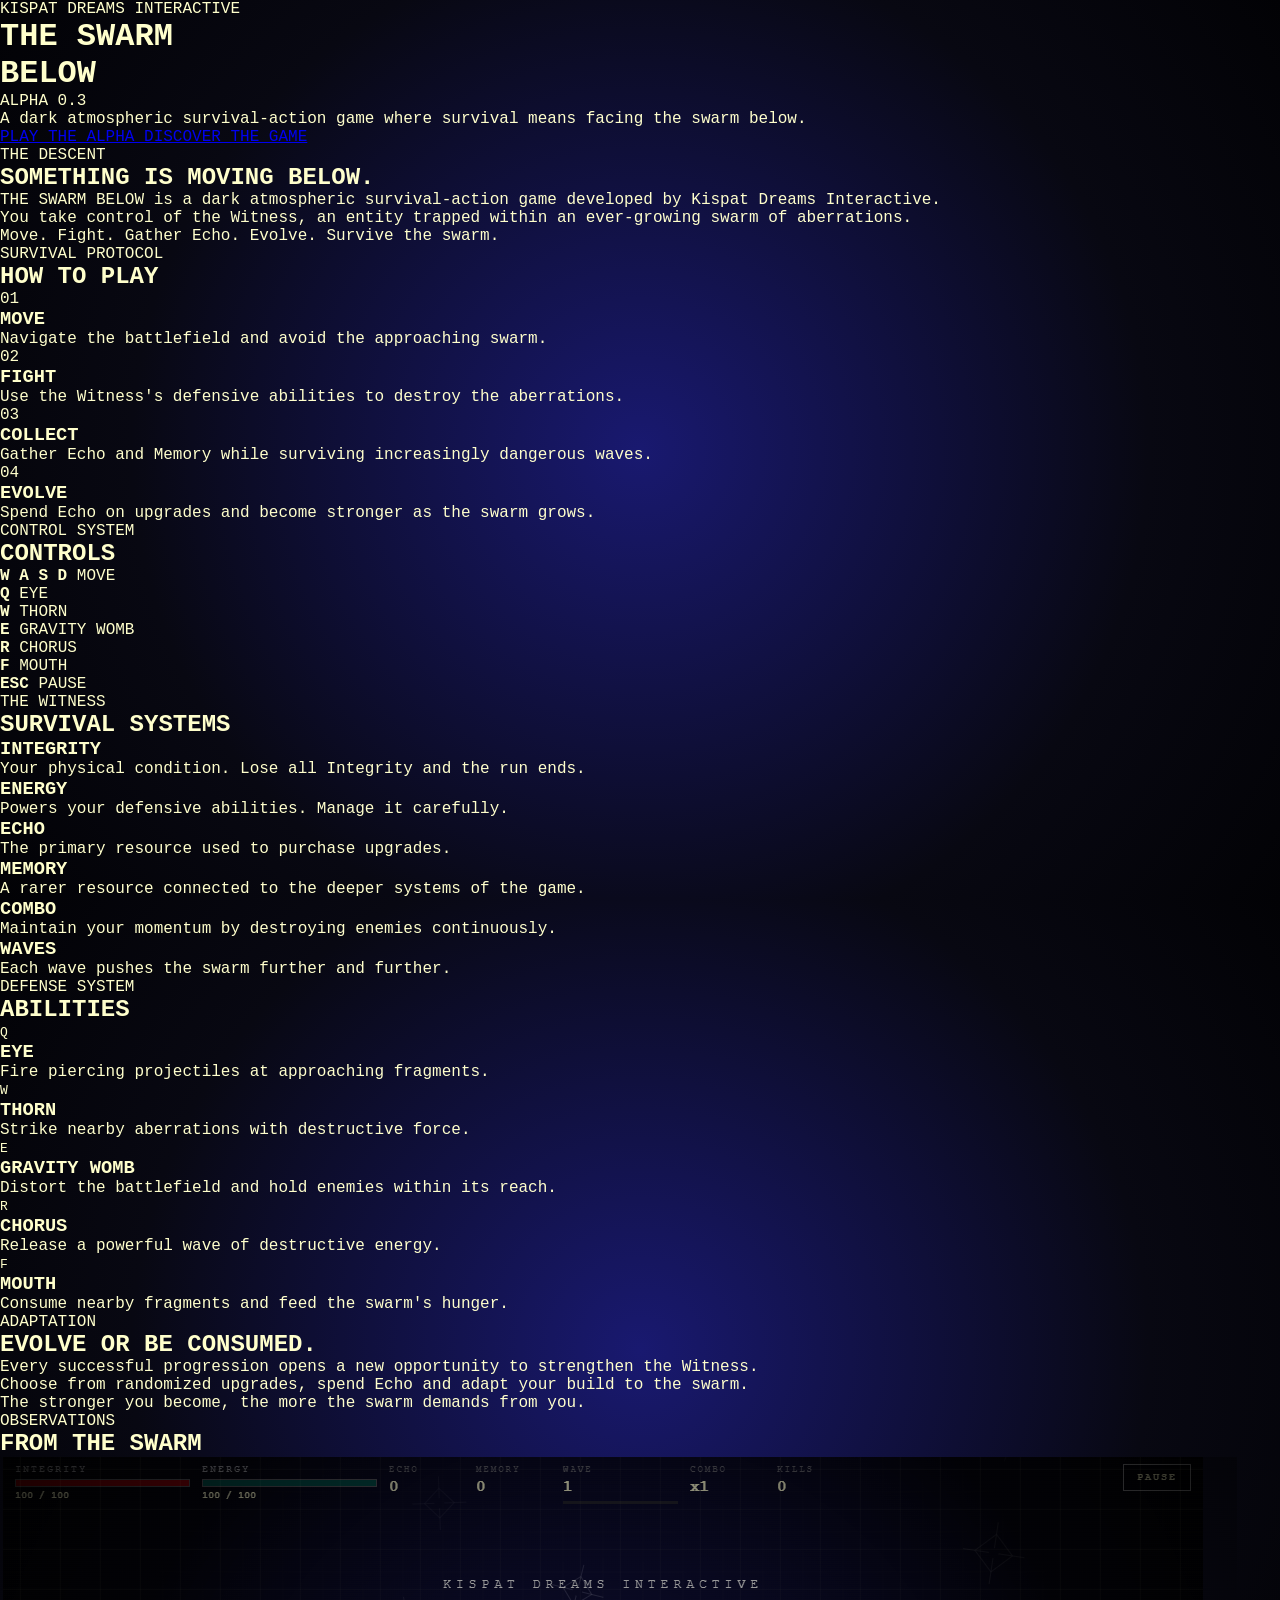
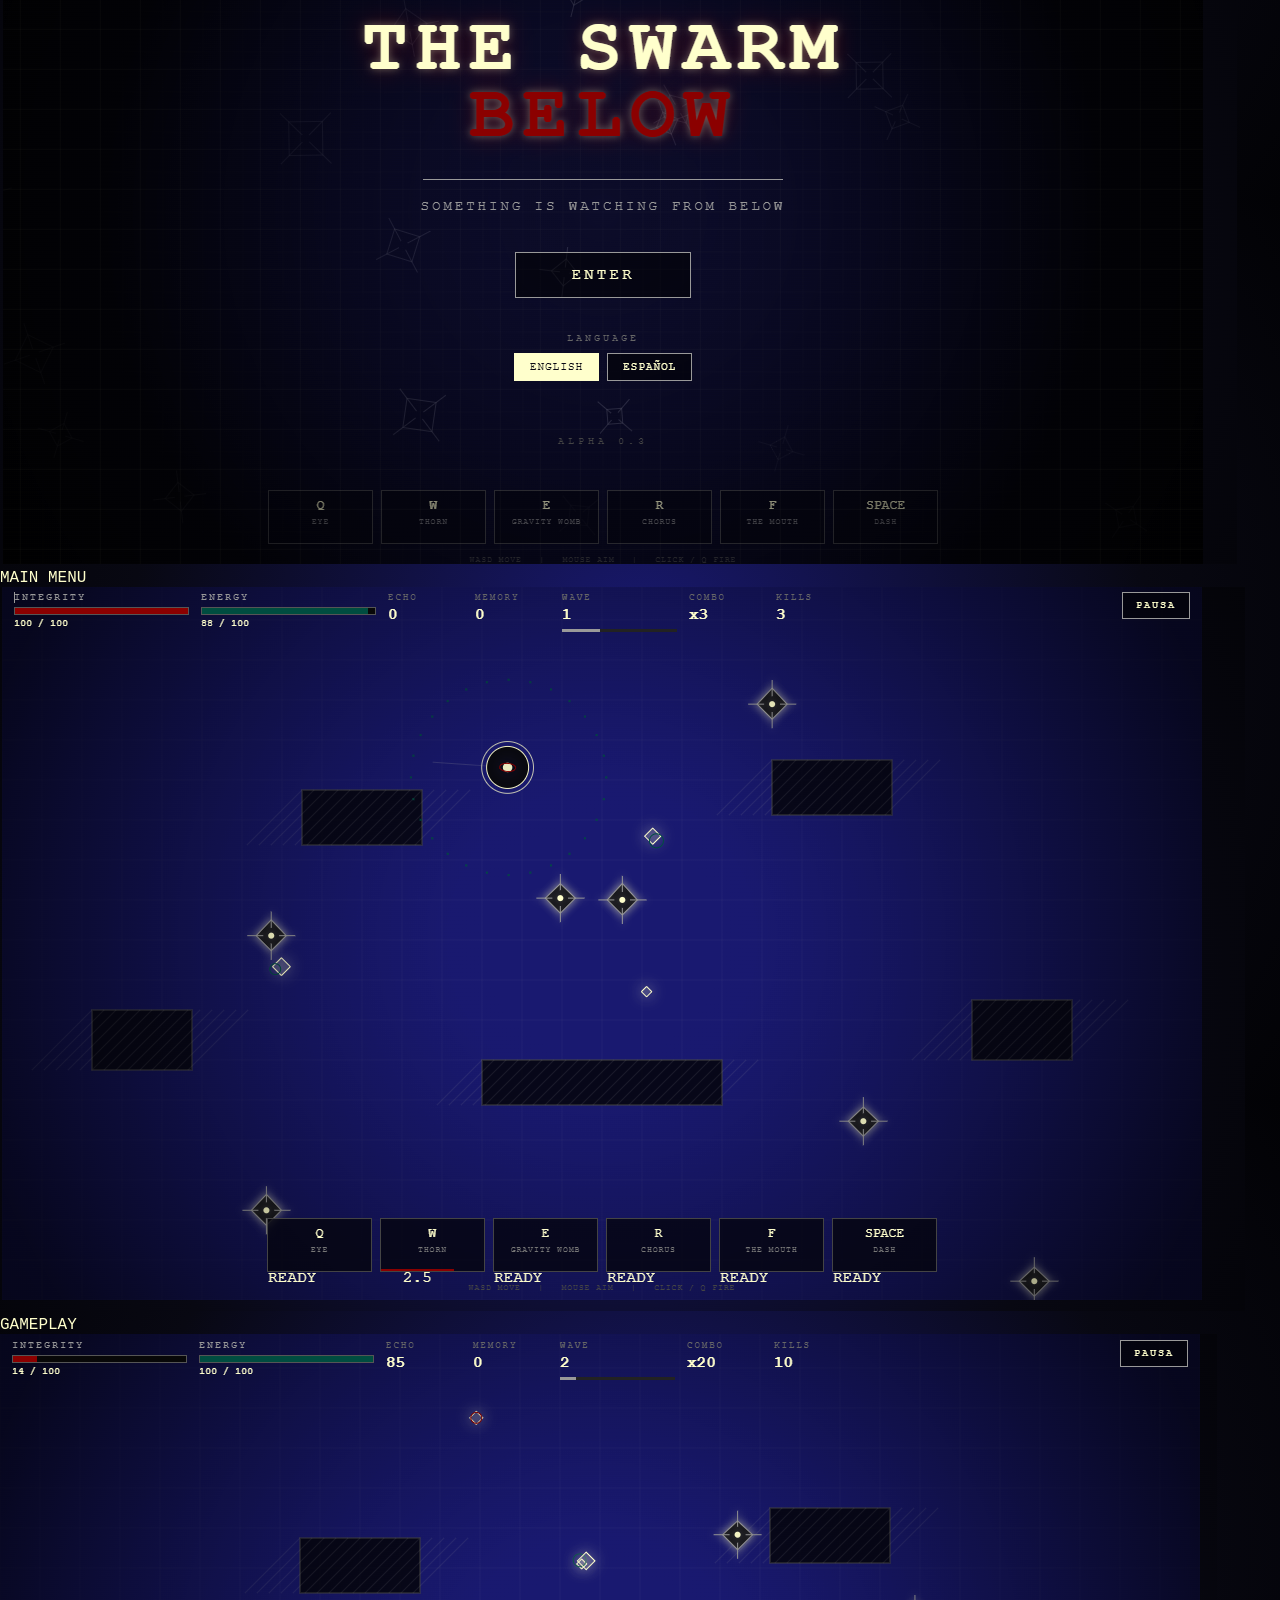
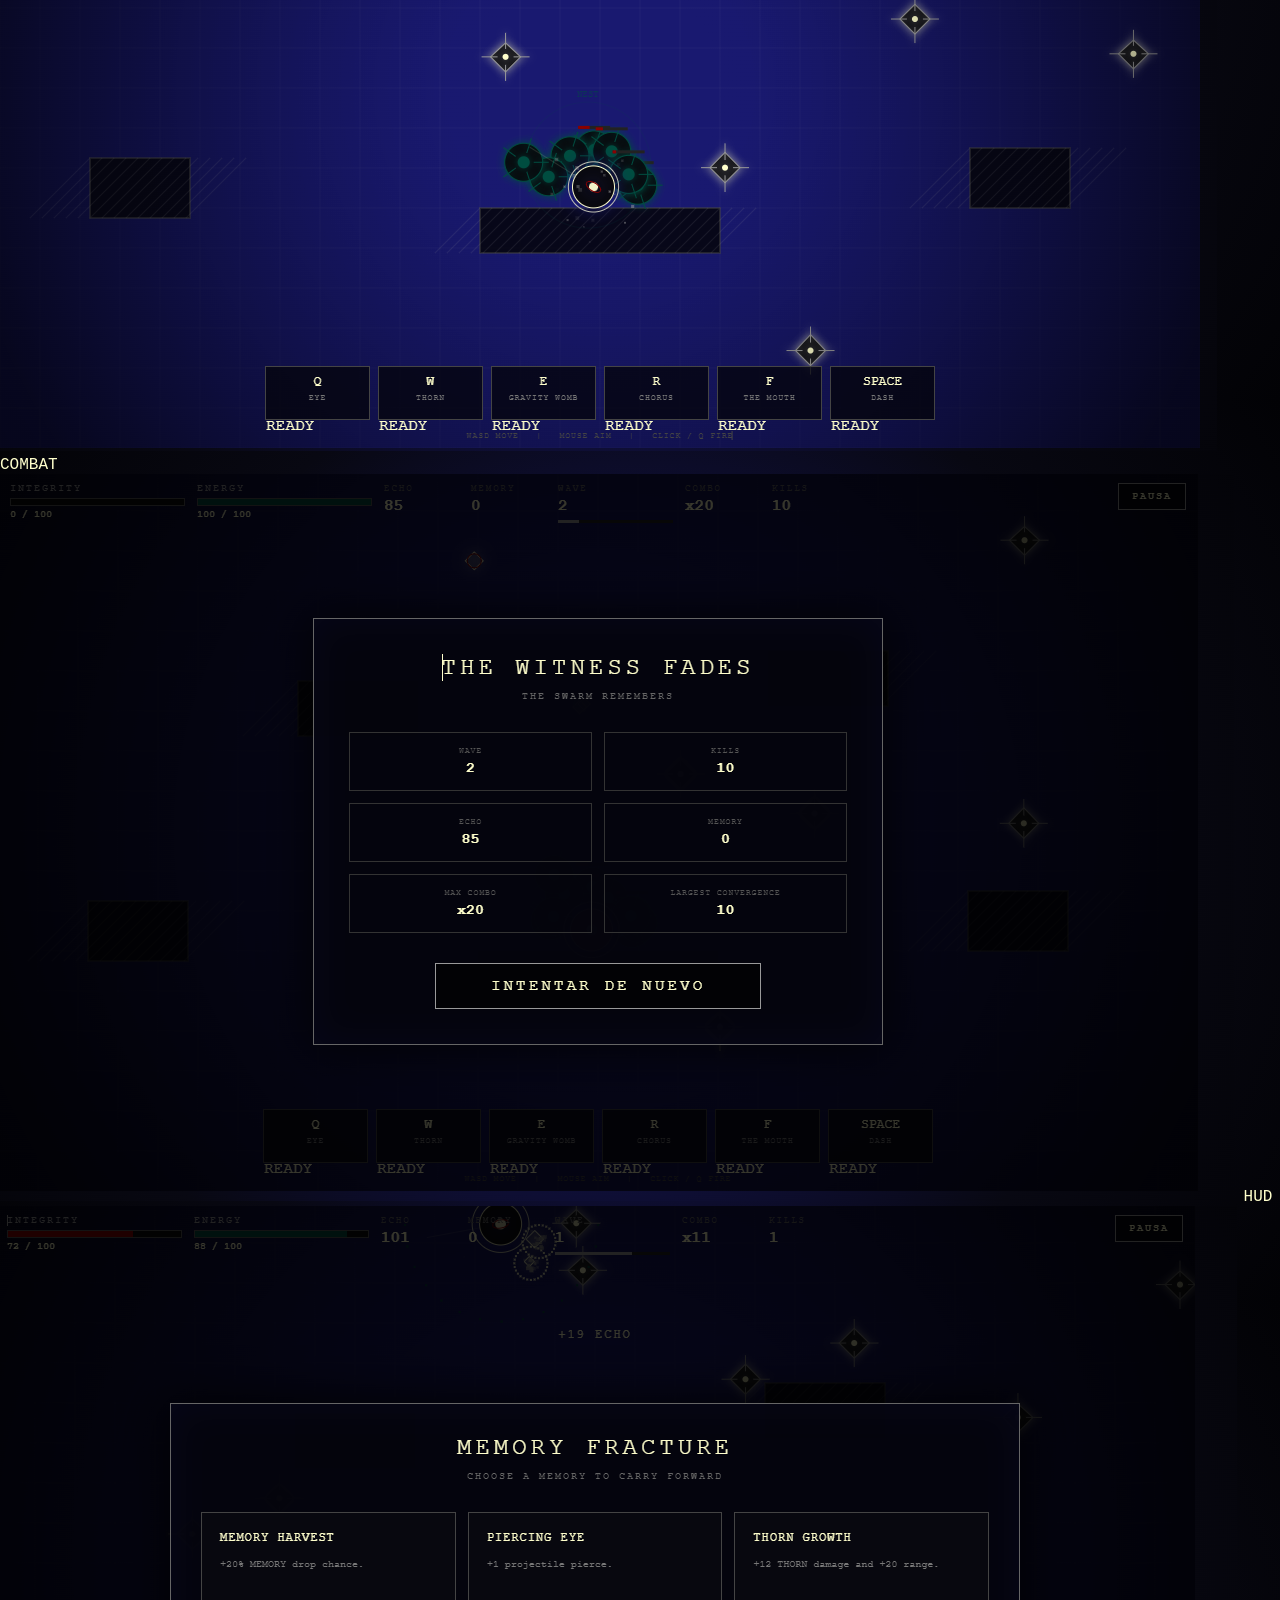
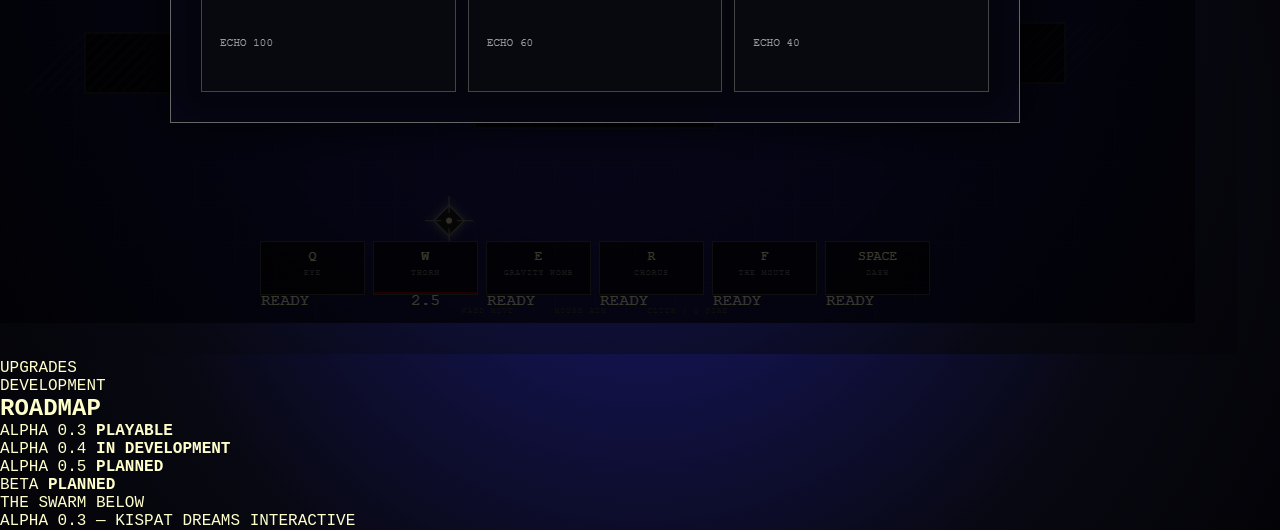
==== docs/index.html @ 8983a5b1 "Add playable alpha to GitHub Pages" ====
<!DOCTYPE html>
<html lang="en">

<head>

    <meta charset="UTF-8">

    <meta
        name="viewport"
        content="width=device-width, initial-scale=1.0"
    >

    <title>THE SWARM BELOW — Alpha 0.3</title>

    <link
        rel="stylesheet"
        href="game.css"
    >

</head>

<body>

    <!-- =========================================================
         HERO
    ========================================================= -->

    <header class="hero">

        <div class="heroOverlay"></div>

        <div class="heroContent">

            <p class="eyebrow">
                KISPAT DREAMS INTERACTIVE
            </p>

            <h1>
                THE SWARM<br>
                <span>BELOW</span>
            </h1>

            <p class="version">
                ALPHA 0.3
            </p>

            <p class="heroDescription">
                A dark atmospheric survival-action game
                where survival means facing the swarm below.
            </p>

            <div class="heroButtons">

                <a
                    href="game.html"
                    class="button primary"
                >
                    PLAY THE ALPHA
                </a>

                <a
                    href="#about"
                    class="button secondary"
                >
                    DISCOVER THE GAME
                </a>

            </div>

        </div>

    </header>


    <!-- =========================================================
         ABOUT
    ========================================================= -->

    <section
        id="about"
        class="section about"
    >

        <div class="sectionHeader">

            <p class="sectionLabel">
                THE DESCENT
            </p>

            <h2>
                SOMETHING IS MOVING BELOW.
            </h2>

        </div>

        <div class="aboutContent">

            <p>
                THE SWARM BELOW is a dark atmospheric
                survival-action game developed by
                Kispat Dreams Interactive.
            </p>

            <p>
                You take control of the Witness, an entity
                trapped within an ever-growing swarm of
                aberrations.
            </p>

            <p>
                Move. Fight. Gather Echo. Evolve.
                Survive the swarm.
            </p>

        </div>

    </section>


    <!-- =========================================================
         HOW TO PLAY
    ========================================================= -->

    <section class="section gameplay">

        <div class="sectionHeader">

            <p class="sectionLabel">
                SURVIVAL PROTOCOL
            </p>

            <h2>
                HOW TO PLAY
            </h2>

        </div>

        <div class="steps">

            <article class="step">

                <span class="stepNumber">
                    01
                </span>

                <h3>
                    MOVE
                </h3>

                <p>
                    Navigate the battlefield and avoid
                    the approaching swarm.
                </p>

            </article>


            <article class="step">

                <span class="stepNumber">
                    02
                </span>

                <h3>
                    FIGHT
                </h3>

                <p>
                    Use the Witness's defensive abilities
                    to destroy the aberrations.
                </p>

            </article>


            <article class="step">

                <span class="stepNumber">
                    03
                </span>

                <h3>
                    COLLECT
                </h3>

                <p>
                    Gather Echo and Memory while
                    surviving increasingly dangerous waves.
                </p>

            </article>


            <article class="step">

                <span class="stepNumber">
                    04
                </span>

                <h3>
                    EVOLVE
                </h3>

                <p>
                    Spend Echo on upgrades and become
                    stronger as the swarm grows.
                </p>

            </article>

        </div>

    </section>


    <!-- =========================================================
         CONTROLS
    ========================================================= -->

    <section class="section controls">

        <div class="sectionHeader">

            <p class="sectionLabel">
                CONTROL SYSTEM
            </p>

            <h2>
                CONTROLS
            </h2>

        </div>

        <div class="controlGrid">

            <div class="control">
                <strong>W A S D</strong>
                <span>MOVE</span>
            </div>

            <div class="control">
                <strong>Q</strong>
                <span>EYE</span>
            </div>

            <div class="control">
                <strong>W</strong>
                <span>THORN</span>
            </div>

            <div class="control">
                <strong>E</strong>
                <span>GRAVITY WOMB</span>
            </div>

            <div class="control">
                <strong>R</strong>
                <span>CHORUS</span>
            </div>

            <div class="control">
                <strong>F</strong>
                <span>MOUTH</span>
            </div>

            <div class="control">
                <strong>ESC</strong>
                <span>PAUSE</span>
            </div>

        </div>

    </section>


    <!-- =========================================================
         SYSTEMS
    ========================================================= -->

    <section class="section systems">

        <div class="sectionHeader">

            <p class="sectionLabel">
                THE WITNESS
            </p>

            <h2>
                SURVIVAL SYSTEMS
            </h2>

        </div>

        <div class="systemGrid">

            <article class="systemCard">

                <h3>
                    INTEGRITY
                </h3>

                <p>
                    Your physical condition. Lose all
                    Integrity and the run ends.
                </p>

            </article>


            <article class="systemCard">

                <h3>
                    ENERGY
                </h3>

                <p>
                    Powers your defensive abilities.
                    Manage it carefully.
                </p>

            </article>


            <article class="systemCard">

                <h3>
                    ECHO
                </h3>

                <p>
                    The primary resource used to
                    purchase upgrades.
                </p>

            </article>


            <article class="systemCard">

                <h3>
                    MEMORY
                </h3>

                <p>
                    A rarer resource connected to
                    the deeper systems of the game.
                </p>

            </article>


            <article class="systemCard">

                <h3>
                    COMBO
                </h3>

                <p>
                    Maintain your momentum by
                    destroying enemies continuously.
                </p>

            </article>


            <article class="systemCard">

                <h3>
                    WAVES
                </h3>

                <p>
                    Each wave pushes the swarm
                    further and further.
                </p>

            </article>

        </div>

    </section>


    <!-- =========================================================
         ABILITIES
    ========================================================= -->

    <section class="section abilities">

        <div class="sectionHeader">

            <p class="sectionLabel">
                DEFENSE SYSTEM
            </p>

            <h2>
                ABILITIES
            </h2>

        </div>

        <div class="abilityGrid">

            <article class="ability">

                <span class="abilityKey">
                    Q
                </span>

                <h3>
                    EYE
                </h3>

                <p>
                    Fire piercing projectiles at
                    approaching fragments.
                </p>

            </article>


            <article class="ability">

                <span class="abilityKey">
                    W
                </span>

                <h3>
                    THORN
                </h3>

                <p>
                    Strike nearby aberrations
                    with destructive force.
                </p>

            </article>


            <article class="ability">

                <span class="abilityKey">
                    E
                </span>

                <h3>
                    GRAVITY WOMB
                </h3>

                <p>
                    Distort the battlefield and
                    hold enemies within its reach.
                </p>

            </article>


            <article class="ability">

                <span class="abilityKey">
                    R
                </span>

                <h3>
                    CHORUS
                </h3>

                <p>
                    Release a powerful wave of
                    destructive energy.
                </p>

            </article>


            <article class="ability">

                <span class="abilityKey">
                    F
                </span>

                <h3>
                    MOUTH
                </h3>

                <p>
                    Consume nearby fragments
                    and feed the swarm's hunger.
                </p>

            </article>

        </div>

    </section>


    <!-- =========================================================
         UPGRADES
    ========================================================= -->

    <section class="section upgrades">

        <div class="sectionHeader">

            <p class="sectionLabel">
                ADAPTATION
            </p>

            <h2>
                EVOLVE OR BE CONSUMED.
            </h2>

        </div>

        <div class="upgradeContent">

            <p>
                Every successful progression opens a new
                opportunity to strengthen the Witness.
            </p>

            <p>
                Choose from randomized upgrades, spend
                Echo and adapt your build to the swarm.
            </p>

            <p class="warning">
                The stronger you become, the more the
                swarm demands from you.
            </p>

        </div>

    </section>


    <!-- =========================================================
         SCREENSHOTS
    ========================================================= -->

    <section class="section screenshots">

        <div class="sectionHeader">

            <p class="sectionLabel">
                OBSERVATIONS
            </p>

            <h2>
                FROM THE SWARM
            </h2>

        </div>

        <div class="screenshotGrid">

    <div class="screenshot">

        <img
            src="images/menu.png"
            alt="THE SWARM BELOW main menu"
        >

        <span>
            MAIN MENU
        </span>

    </div>


    <div class="screenshot">

        <img
            src="images/gameplay.png"
            alt="THE SWARM BELOW gameplay"
        >

        <span>
            GAMEPLAY
        </span>

    </div>


    <div class="screenshot">

        <img
            src="images/abilities.png"
            alt="THE SWARM BELOW abilities"
        >

        <span>
            COMBAT
        </span>

    </div>


    <div class="screenshot">

        <img
            src="images/hud.png"
            alt="THE SWARM BELOW HUD"
        >

        <span>
            HUD
        </span>

    </div>


    <div class="screenshot">

        <img
            src="images/upgrades.png"
            alt="THE SWARM BELOW upgrade system"
        >

        <span>
            UPGRADES
        </span>

    </div>

</div>

    </section>


    <!-- =========================================================
         ROADMAP
    ========================================================= -->

    <section class="section roadmap">

        <div class="sectionHeader">

            <p class="sectionLabel">
                DEVELOPMENT
            </p>

            <h2>
                ROADMAP
            </h2>

        </div>

        <div class="roadmapList">

            <div class="roadmapItem complete">
                <span>ALPHA 0.3</span>
                <strong>PLAYABLE</strong>
            </div>

            <div class="roadmapItem">
                <span>ALPHA 0.4</span>
                <strong>IN DEVELOPMENT</strong>
            </div>

            <div class="roadmapItem">
                <span>ALPHA 0.5</span>
                <strong>PLANNED</strong>
            </div>

            <div class="roadmapItem">
                <span>BETA</span>
                <strong>PLANNED</strong>
            </div>

        </div>

    </section>


    <!-- =========================================================
         FOOTER
    ========================================================= -->

    <footer>

        <p>
            THE SWARM BELOW
        </p>

        <span>
            ALPHA 0.3 — KISPAT DREAMS INTERACTIVE
        </span>

    </footer>


</body>

</html>
---- docs/game.css ----
* {
    box-sizing: border-box;
    margin: 0;
    padding: 0;
}

html,
body {
    width: 100%;
    height: 100%;
}

body {
    background:
        radial-gradient(circle at center, #191970 0%, #080812 65%, #020205 100%);
    color: #ffffcc;
    font-family: "Courier New", monospace;
    overflow: hidden;
}

button {
    font-family: inherit;
}

#gameWrapper {
    position: relative;
    width: 1200px;
    height: 720px;
    max-width: 100vw;
    max-height: 100vh;
    margin: auto;
    overflow: hidden;
    background: #191970;
}

#gameCanvas {
    position: absolute;
    inset: 0;
    width: 100%;
    height: 100%;
    background: #191970;
    cursor: crosshair;
}

/* =========================
   GENERAL SCREENS
========================= */

.screen {
    position: absolute;
    inset: 0;
    z-index: 20;
}

.hidden {
    display: none !important;
}

/* =========================
   TITLE
========================= */

#titleScreen {
    display: flex;
    justify-content: center;
    align-items: center;
    background:
        radial-gradient(
            circle at center,
            rgba(25, 25, 112, 0.12),
            rgba(0, 0, 0, 0.82)
        );
}

.titleAtmosphere {
    position: absolute;
    inset: 0;
    pointer-events: none;

    background:
        linear-gradient(
            rgba(255, 255, 204, 0.025) 1px,
            transparent 1px
        ),
        linear-gradient(
            90deg,
            rgba(255, 255, 204, 0.025) 1px,
            transparent 1px
        );

    background-size: 40px 40px;

    animation: gridMove 12s linear infinite;
}

@keyframes gridMove {
    from {
        background-position: 0 0;
    }

    to {
        background-position: 40px 40px;
    }
}

.titleContent {
    position: relative;
    z-index: 2;
    width: 760px;
    max-width: 90%;
    text-align: center;

    animation: titleAppear 1.5s ease-out;
}

@keyframes titleAppear {
    from {
        opacity: 0;
        transform: translateY(35px);
    }

    to {
        opacity: 1;
        transform: translateY(0);
    }
}

.titleSmall {
    color: #999999;
    font-size: 13px;
    letter-spacing: 5px;
    margin-bottom: 24px;
}

.titleContent h1 {
    color: #ffffcc;
    font-size: 76px;
    line-height: 0.88;
    letter-spacing: 8px;
    text-shadow:
        0 0 8px rgba(255, 255, 204, 0.35),
        0 0 25px rgba(139, 0, 0, 0.45);
}

.titleContent h1 span {
    color: #8b0000;
}

.titleLine {
    width: 360px;
    max-width: 80%;
    height: 1px;
    background: #999999;
    margin: 30px auto 18px;
}

#titleSubtitle {
    color: #999999;
    letter-spacing: 3px;
    font-size: 14px;
    margin-bottom: 38px;
}

.menuButton,
.smallButton,
.languageButton,
.pauseButton {
    border: 1px solid #999999;
    background: rgba(0, 0, 0, 0.55);
    color: #ffffcc;
    cursor: pointer;
    transition:
        background 0.15s,
        color 0.15s,
        border-color 0.15s,
        transform 0.15s;
}

.menuButton:hover,
.smallButton:hover,
.languageButton:hover,
.pauseButton:hover {
    background: #ffffcc;
    color: #080812;
    border-color: #ffffcc;
}

.menuButton:active,
.smallButton:active,
.languageButton:active,
.pauseButton:active {
    transform: translateY(1px);
}

.menuButton {
    padding: 13px 55px;
    font-size: 16px;
    letter-spacing: 3px;
}

.smallButton {
    padding: 9px 22px;
    font-size: 12px;
    letter-spacing: 2px;
}

.languageArea {
    margin-top: 35px;
}

.languageLabel {
    color: #666666;
    font-size: 10px;
    letter-spacing: 3px;
    margin-bottom: 9px;
}

.languageButtons {
    display: flex;
    justify-content: center;
    gap: 8px;
}

.languageButton {
    padding: 7px 15px;
    font-size: 11px;
    letter-spacing: 1px;
}

.languageButton.active {
    background: #ffffcc;
    color: #080812;
    border-color: #ffffcc;
}

.titleFooter {
    margin-top: 55px;
    color: #444444;
    font-size: 10px;
    letter-spacing: 4px;
}

/* =========================
   TUTORIAL
========================= */

#tutorialScreen {
    display: flex;
    align-items: center;
    justify-content: center;

    background:
        radial-gradient(
            circle at center,
            rgba(25, 25, 112, 0.35),
            rgba(0, 0, 0, 0.92)
        );
}

.tutorialPanel {
    width: 780px;
    max-width: 90%;
    border: 1px solid #666666;
    background: rgba(4, 4, 12, 0.96);
    box-shadow:
        0 0 40px rgba(0, 0, 0, 0.8),
        inset 0 0 30px rgba(25, 25, 112, 0.15);
}

.tutorialHeader {
    display: flex;
    justify-content: space-between;
    border-bottom: 1px solid #444444;
    padding: 12px 18px;
    color: #999999;
    font-size: 11px;
    letter-spacing: 2px;
}

.tutorialBody {
    min-height: 300px;
    display: flex;
    align-items: center;
    gap: 45px;
    padding: 40px;
}

.tutorialVisual {
    width: 230px;
    height: 230px;
    flex-shrink: 0;

    display: flex;
    align-items: center;
    justify-content: center;

    border: 1px solid #444444;
    color: #ffffcc;
    font-size: 15px;
    letter-spacing: 2px;

    background:
        radial-gradient(
            circle,
            rgba(139, 0, 0, 0.22),
            transparent 60%
        );

    box-shadow:
        inset 0 0 30px rgba(25, 25, 112, 0.3),
        0 0 25px rgba(139, 0, 0, 0.15);

    animation: tutorialPulse 3s infinite;
}

@keyframes tutorialPulse {
    0%,
    100% {
        opacity: 0.75;
    }

    50% {
        opacity: 1;
    }
}

.tutorialText {
    flex: 1;
}

.tutorialText h2 {
    color: #ffffcc;
    font-size: 27px;
    letter-spacing: 3px;
    margin-bottom: 20px;
}

.tutorialText p {
    color: #999999;
    font-size: 14px;
    line-height: 1.8;
}

.tutorialControls {
    display: flex;
    align-items: center;
    justify-content: space-between;

    padding: 15px 18px;
    border-top: 1px solid #444444;
}

/* =========================
   HUD
========================= */

#hud {
    position: absolute;
    inset: 0;
    z-index: 10;
    pointer-events: none;
}

#topHUD {
    position: absolute;
    top: 12px;
    left: 12px;
    right: 12px;

    display: flex;
    align-items: flex-start;
    gap: 12px;
}

.resourceBlock {
    width: 175px;
}

.resourceLabel {
    color: #999999;
    font-size: 10px;
    letter-spacing: 2px;
    margin-bottom: 4px;
}

.bar {
    width: 100%;
    height: 8px;
    border: 1px solid #555555;
    background: #080808;
}

.bar > div {
    height: 100%;
    width: 100%;
    transition: width 0.12s linear;
}

#integrityFill {
    background: #8b0000;
}

#energyFill {
    background: #004d40;
}

#integrityText,
#energyText {
    color: #ffffcc;
    font-size: 10px;
    margin-top: 3px;
}

.counter {
    min-width: 75px;
    padding-top: 1px;
}

.counter span {
    display: block;
    color: #666666;
    font-size: 9px;
    letter-spacing: 2px;
}

.counter strong {
    display: block;
    color: #ffffcc;
    font-size: 16px;
    margin-top: 3px;
}

.waveCounter {
    width: 115px;
}

.waveBar {
    width: 100%;
    height: 3px;
    background: #222222;
    margin-top: 5px;
}

#waveFill {
    width: 0%;
    height: 100%;
    background: #999999;
    transition: width 0.1s linear;
}

.pauseButton {
    pointer-events: auto;
    margin-left: auto;
    padding: 7px 13px;
    font-size: 10px;
    letter-spacing: 2px;
}

#eventMessage {
    position: absolute;
    top: 95px;
    left: 50%;
    transform: translateX(-50%);

    color: #ffffcc;
    font-size: 13px;
    letter-spacing: 3px;
    text-align: center;

    text-shadow: 0 0 8px rgba(255, 255, 204, 0.4);

    min-height: 18px;
}

#pickupMessage {
    position: absolute;
    top: 125px;
    left: 50%;
    transform: translateX(-50%);

    color: #ffffcc;
    font-size: 12px;
    letter-spacing: 2px;

    opacity: 0;
    transition: opacity 0.15s;
}

#bossHUD {
    position: absolute;
    top: 58px;
    left: 50%;
    transform: translateX(-50%);
    width: 420px;
    text-align: center;
}

.bossTitle {
    color: #8b0000;
    font-size: 12px;
    letter-spacing: 4px;
    margin-bottom: 5px;
}

.bossBar {
    height: 8px;
    border: 1px solid #8b0000;
    background: #080808;
}

#bossFill {
    height: 100%;
    width: 100%;
    background: #8b0000;
}

#bottomHUD {
    position: absolute;
    left: 50%;
    bottom: 28px;
    transform: translateX(-50%);

    display: flex;
    gap: 8px;
}

.abilityCard {
    position: relative;

    width: 105px;
    height: 54px;

    border: 1px solid #444444;
    background: rgba(4, 4, 12, 0.78);

    padding: 7px;

    text-align: center;
}

.abilityKey {
    color: #ffffcc;
    font-size: 13px;
}

.abilityName {
    color: #777777;
    font-size: 8px;
    margin-top: 4px;
    letter-spacing: 1px;
}

.cooldown {
    position: absolute;
    left: 0;
    bottom: 0;

    width: 0%;
    height: 2px;
    background: #8b0000;

    transition: width 0.05s linear;
}

#controlsText {
    position: absolute;
    left: 50%;
    bottom: 8px;
    transform: translateX(-50%);

    color: #444444;
    font-size: 8px;
    letter-spacing: 1px;
}

/* =========================
   OVERLAYS
========================= */

.overlay {
    position: absolute;
    inset: 0;
    z-index: 40;              /* sube encima del HUD (10) y otros elementos */
    pointer-events: auto;     /* habilita interacción */

    display: flex;
    justify-content: center;
    align-items: center;

    background: rgba(0, 0, 0, 0.78);
}

.overlayPanel,
.upgradePanel {
    border: 1px solid #666666;
    background: rgba(4, 4, 12, 0.97);
    box-shadow:
        0 0 50px rgba(0, 0, 0, 0.9),
        inset 0 0 35px rgba(25, 25, 112, 0.12);
}

.overlayPanel {
    width: 570px;
    max-width: 90%;
    text-align: center;
    padding: 35px;
}

.overlayHeader {
    color: #ffffcc;
    font-size: 24px;
    letter-spacing: 4px;
}

.overlaySubtitle {
    color: #666666;
    font-size: 10px;
    letter-spacing: 2px;
    margin-top: 10px;
    margin-bottom: 30px;
}

.overlayPanel .smallButton {
    display: block;
    margin: 15px auto 0;
}

.pauseHint {
    margin-top: 30px;
    color: #444444;
    font-size: 9px;
    letter-spacing: 2px;
}

.stats {
    display: grid;
    grid-template-columns: repeat(2, 1fr);
    gap: 12px;
    margin: 30px 0;
}

.stats div {
    border: 1px solid #333333;
    padding: 13px;
}

.stats span {
    display: block;
    color: #555555;
    font-size: 8px;
    letter-spacing: 1px;
}

.stats strong {
    display: block;
    color: #ffffcc;
    margin-top: 5px;
    font-size: 15px;
}
#upgradeScreen {
    position: absolute;
    inset: 0;
    z-index: 40;        /* más alto que el HUD (10) y otros overlays (30) */
    pointer-events: auto; /* habilita clics dentro */
}
/* =========================
   UPGRADES
========================= */

.upgradePanel {
    width: 850px;
    max-width: 92%;
    padding: 30px;
}

.upgradePanel > .overlayHeader,
.upgradePanel > .overlaySubtitle {
    text-align: center;
}

.upgradeGrid {
    display: grid;
    grid-template-columns: repeat(3, 1fr);
    gap: 12px;
}

.upgradeCard {
    min-height: 180px;

    border: 1px solid #444444;
    background: #08080f;

    padding: 18px;

    cursor: pointer;

    transition:
        border-color 0.15s,
        background 0.15s,
        transform 0.15s;
}

.upgradeCard:hover {
    border-color: #ffffcc;
    background: #101020;
    transform: translateY(-2px);
}

.upgradeName {
    color: #ffffcc;
    font-size: 12px;
    letter-spacing: 1px;
    margin-bottom: 12px;
}

.upgradeDescription {
    color: #777777;
    font-size: 10px;
    line-height: 1.6;
    min-height: 65px;
}

.upgradeCost {
    color: #999999;
    font-size: 11px;
    margin-top: 15px;
}

.upgradeCost.insufficient {
    color: #8b0000;
}

/* =========================
   RESPONSIVE
========================= */

@media (max-width: 900px) {

    #topHUD {
        gap: 7px;
    }

    .resourceBlock {
        width: 125px;
    }

    .counter {
        min-width: 55px;
    }

    .abilityCard {
        width: 82px;
    }

    .upgradeGrid {
        grid-template-columns: 1fr;
        max-height: 500px;
        overflow-y: auto;
    }

    .upgradeCard {
        min-height: 125px;
    }

    .tutorialBody {
        gap: 20px;
        padding: 25px;
    }

    .tutorialVisual {
        width: 160px;
        height: 160px;
    }

    .titleContent h1 {
        font-size: 52px;
    }
}

@media (max-width: 650px) {

    #topHUD {
        flex-wrap: wrap;
    }

    .resourceBlock {
        width: 105px;
    }

    .waveCounter {
        display: none;
    }

    .abilityCard {
        width: 60px;
        height: 48px;
    }

    .abilityName {
        font-size: 7px;
    }

    .tutorialBody {
        flex-direction: column;
        text-align: center;
    }

    .tutorialVisual {
        width: 130px;
        height: 130px;
    }

    .tutorialControls {
        gap: 5px;
    }

    .titleContent h1 {
        font-size: 38px;
        letter-spacing: 4px;
    }

    .titleSmall {
        font-size: 9px;
    }
}
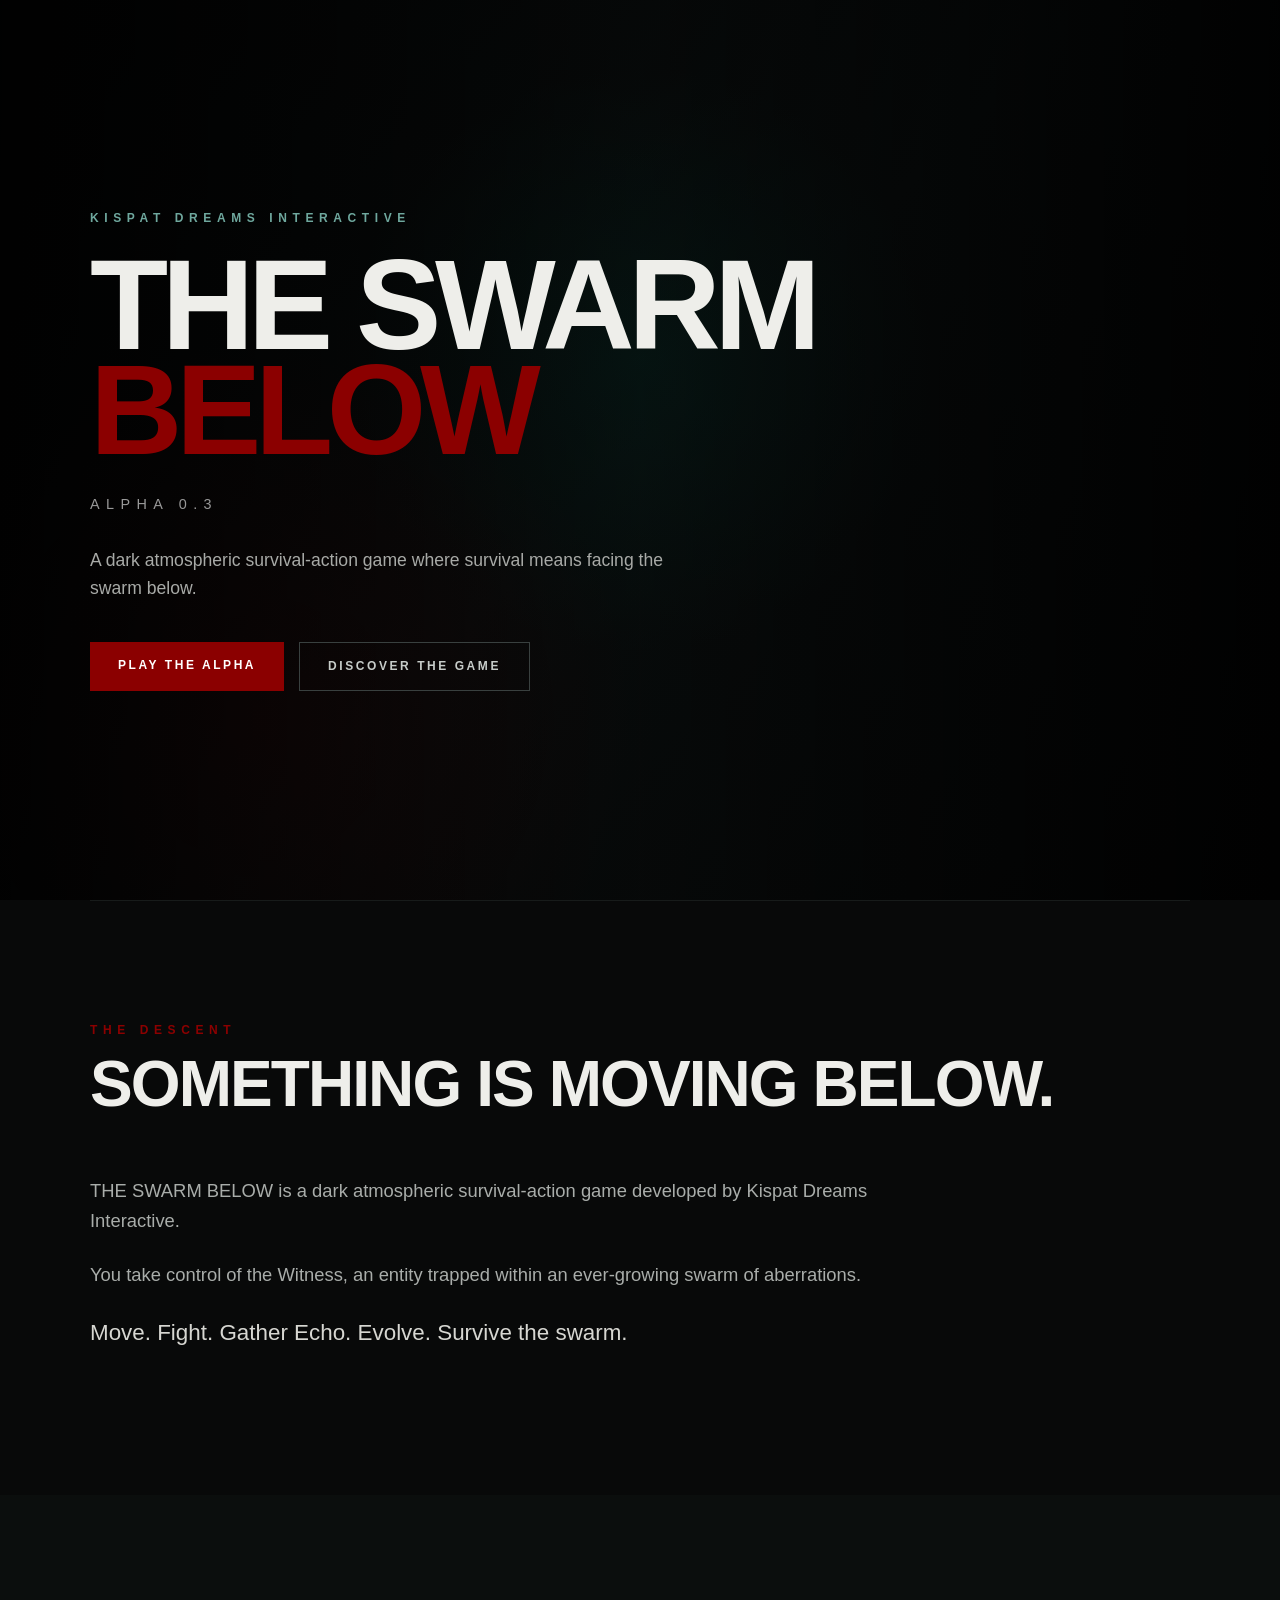
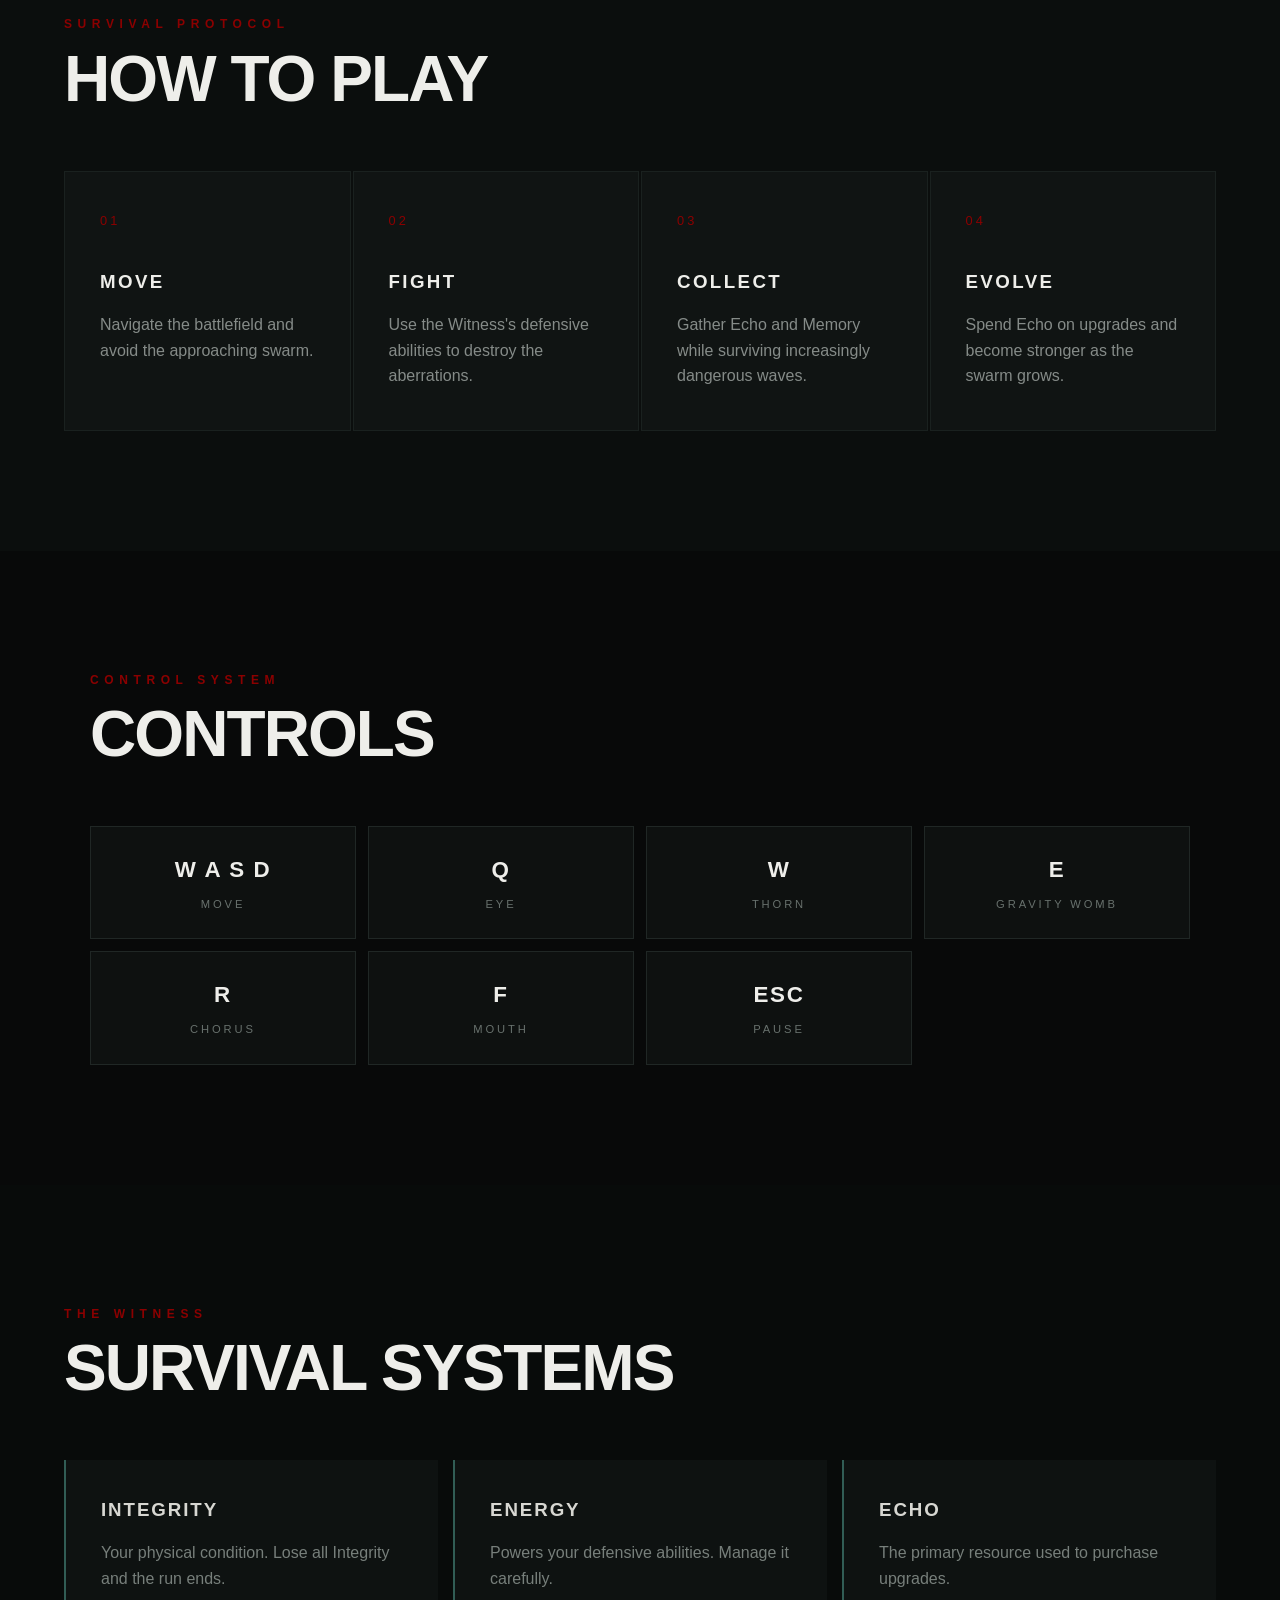
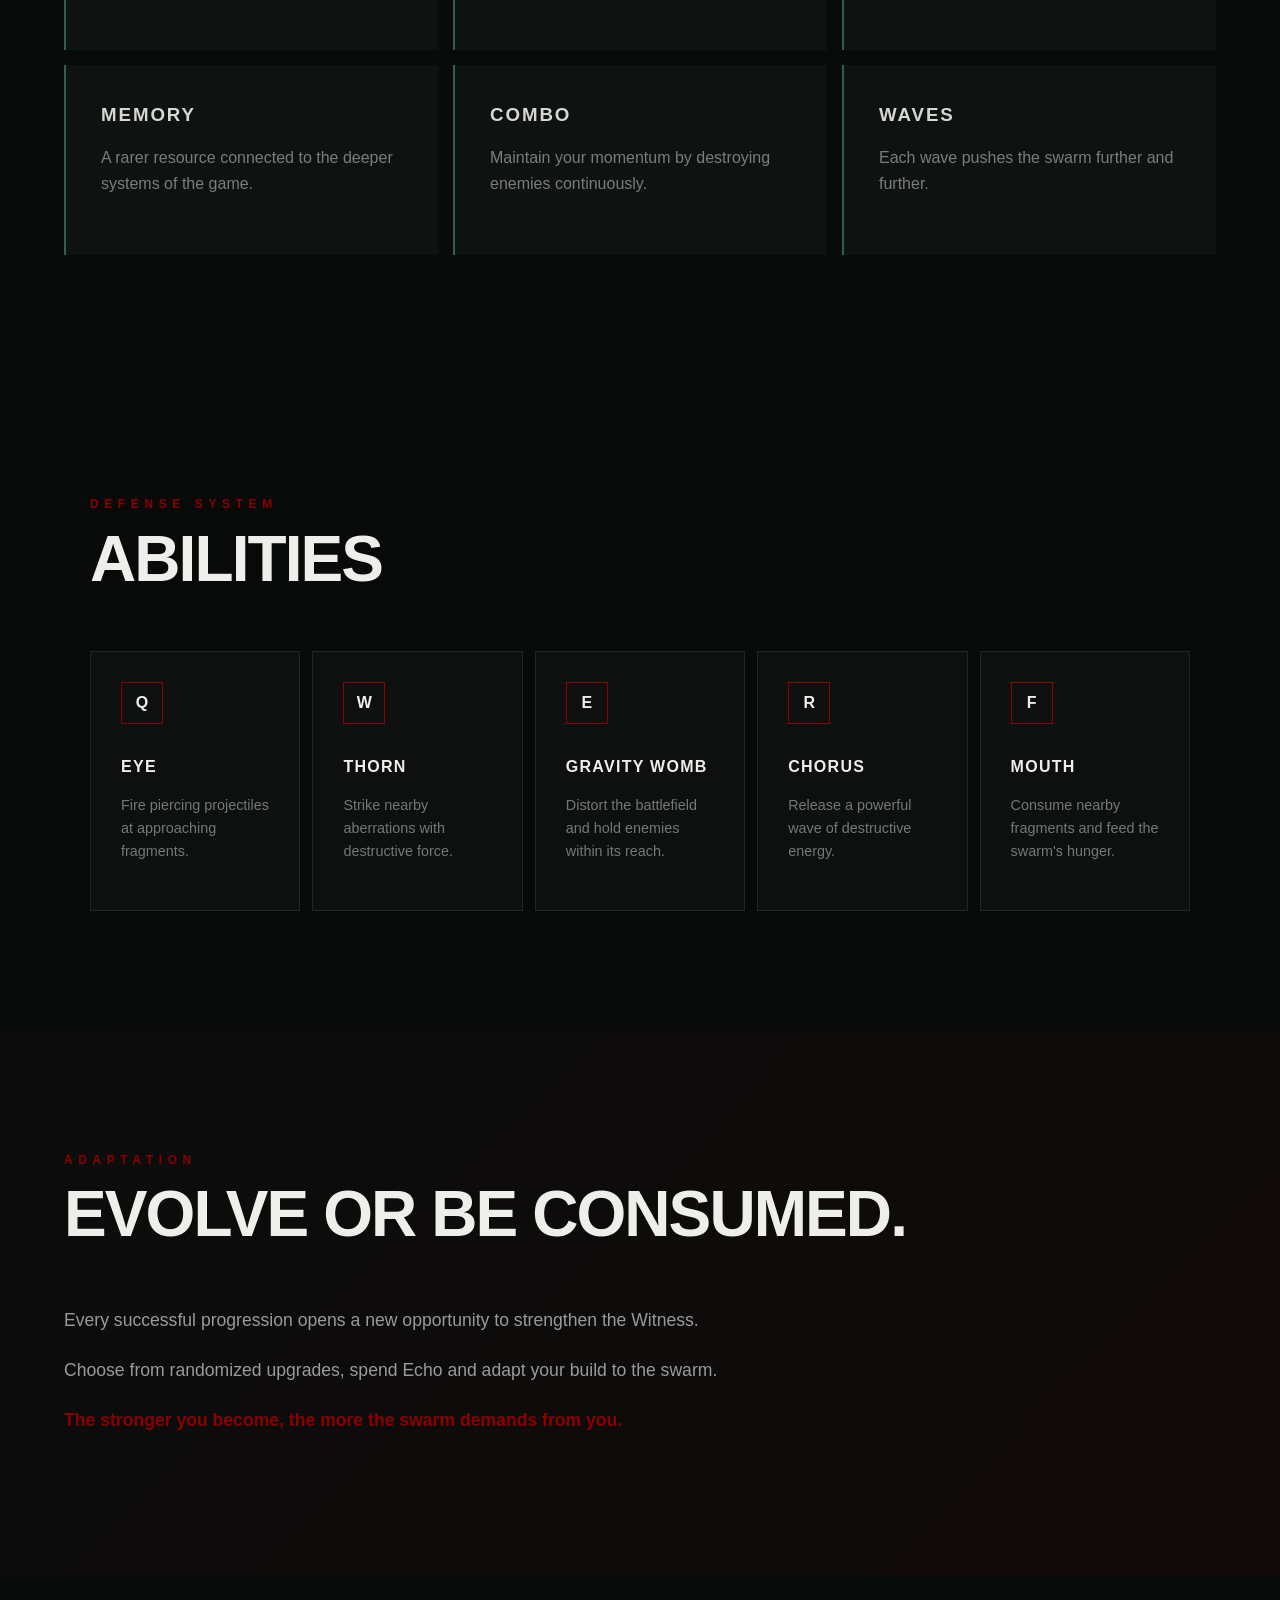
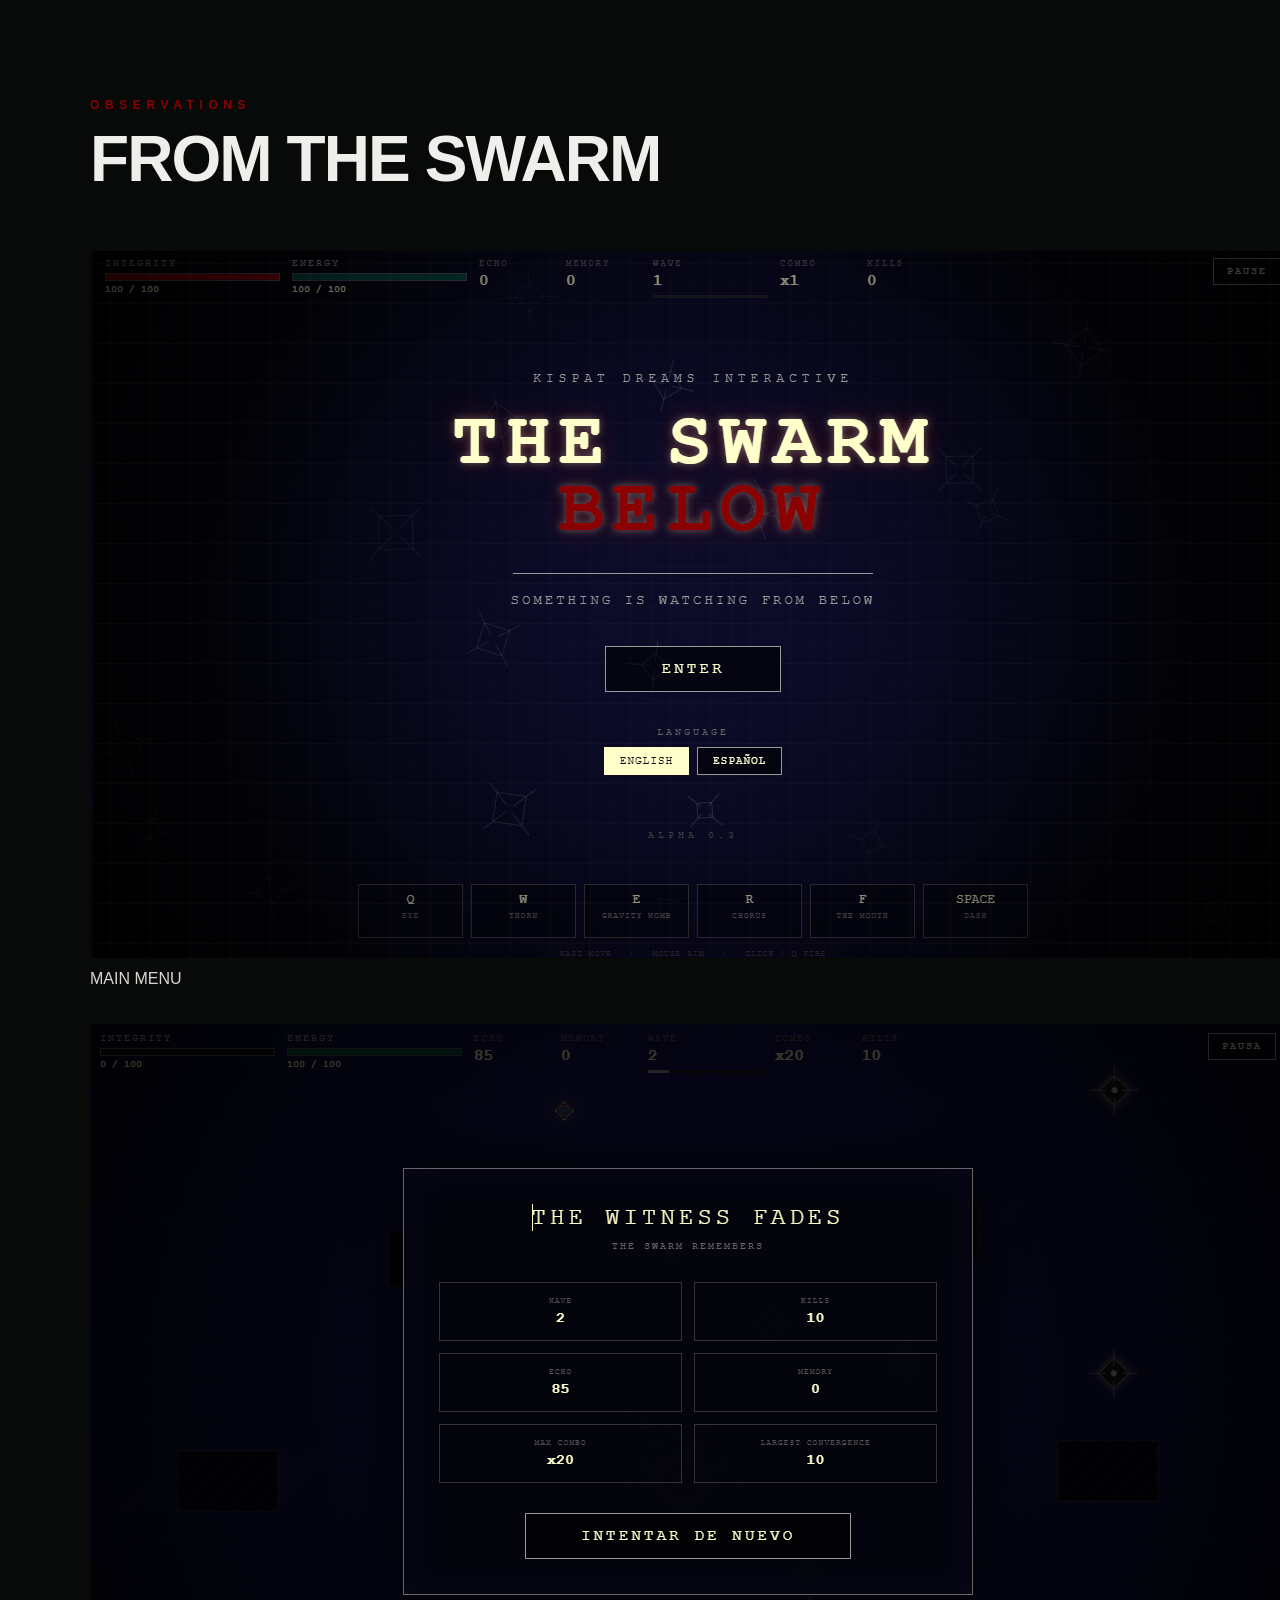
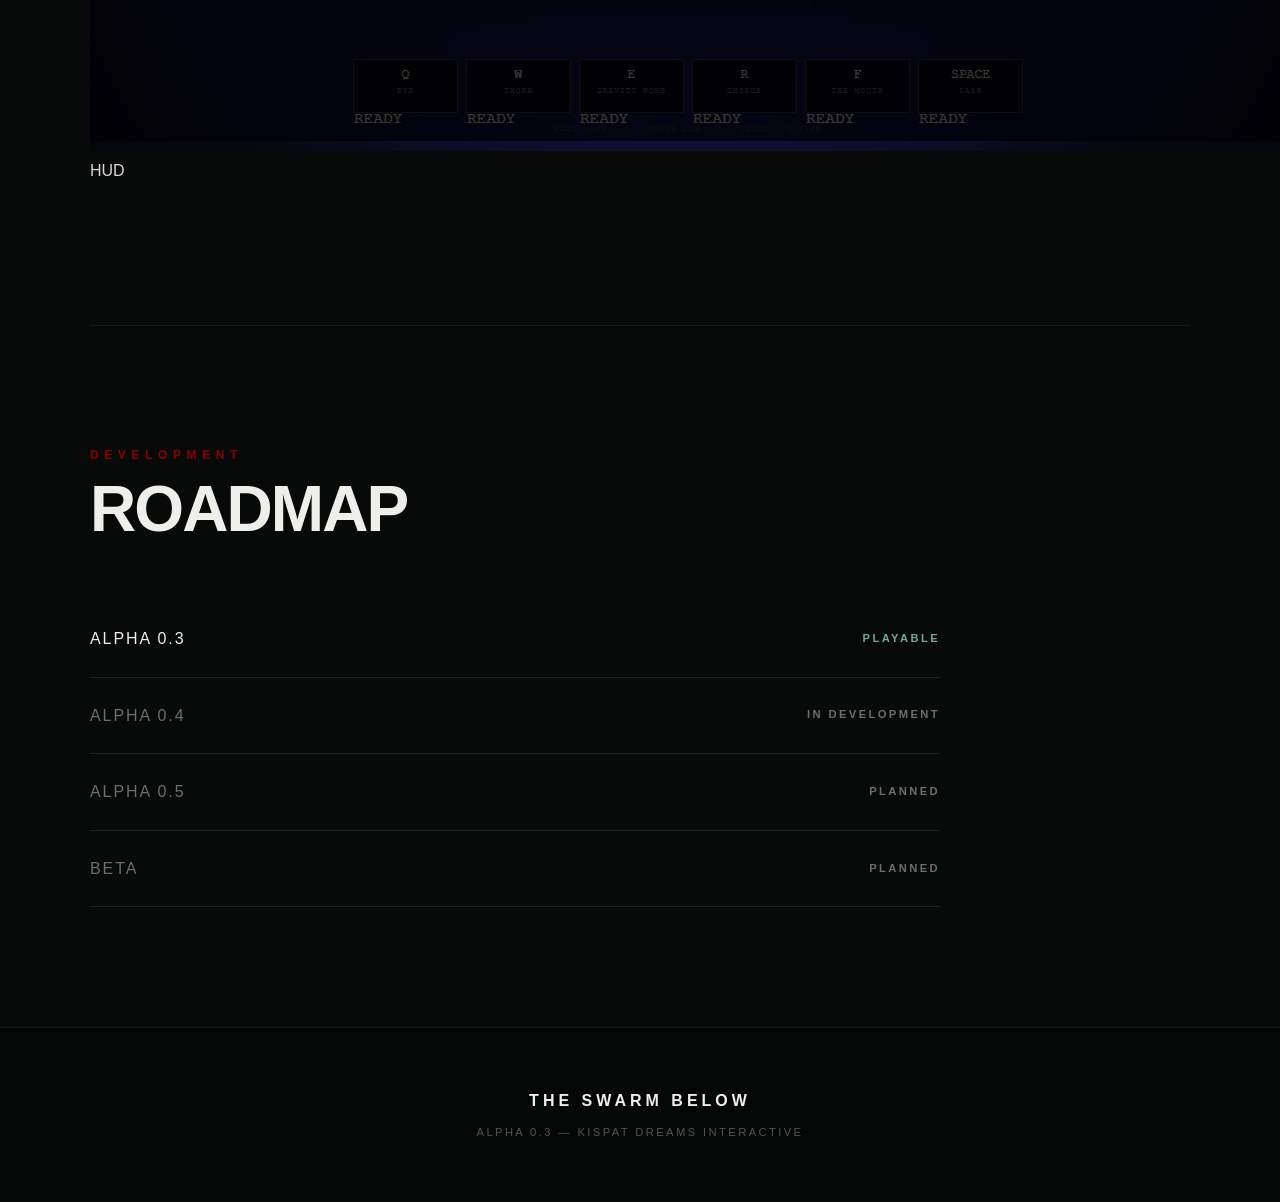
==== commit 6069e3ac: "Update landing page" ====
--- a/docs/index.html
+++ b/docs/index.html
@@ -14,7 +14,7 @@
 
     <link
         rel="stylesheet"
-        href="game.css"
+        href="style.css"
     >
 
 </head>
@@ -52,7 +52,7 @@
             <div class="heroButtons">
 
                 <a
-                    href="game.html"
+                    href="../index.html"
                     class="button primary"
                 >
                     PLAY THE ALPHA
--- a/docs/style.css
+++ b/docs/style.css
@@ -0,0 +1,648 @@
+/* =========================================================
+   THE SWARM BELOW
+   DOCUMENTATION / LANDING PAGE
+========================================================= */
+
+* {
+    box-sizing: border-box;
+    margin: 0;
+    padding: 0;
+}
+
+html {
+    scroll-behavior: smooth;
+}
+
+body {
+    background: #080909;
+    color: #d7d7d2;
+    font-family: Arial, Helvetica, sans-serif;
+    line-height: 1.6;
+}
+
+/* =========================================================
+   HERO
+========================================================= */
+
+.hero {
+    position: relative;
+    min-height: 100vh;
+    display: flex;
+    align-items: center;
+    overflow: hidden;
+
+    background:
+        radial-gradient(
+            circle at 50% 40%,
+            rgba(0, 77, 64, 0.22),
+            transparent 35%
+        ),
+        linear-gradient(
+            135deg,
+            #050606,
+            #0b1010 50%,
+            #080909
+        );
+}
+
+.hero::before {
+    content: "";
+    position: absolute;
+    inset: 0;
+
+    background:
+        radial-gradient(
+            circle at 20% 80%,
+            rgba(139, 0, 0, 0.16),
+            transparent 30%
+        );
+
+    pointer-events: none;
+}
+
+.heroOverlay {
+    position: absolute;
+    inset: 0;
+
+    background:
+        linear-gradient(
+            90deg,
+            rgba(0, 0, 0, 0.9),
+            rgba(0, 0, 0, 0.35),
+            rgba(0, 0, 0, 0.9)
+        );
+}
+
+.heroContent {
+    position: relative;
+    z-index: 2;
+
+    width: min(1100px, 90%);
+    margin: auto;
+}
+
+.eyebrow,
+.sectionLabel {
+    color: #6fa89e;
+    font-size: 0.75rem;
+    letter-spacing: 0.35rem;
+    font-weight: bold;
+}
+
+.hero h1 {
+    margin-top: 25px;
+
+    font-size: clamp(4rem, 10vw, 9rem);
+    line-height: 0.82;
+    letter-spacing: -0.05em;
+
+    color: #eeeeea;
+}
+
+.hero h1 span {
+    color: #8b0000;
+}
+
+.version {
+    margin-top: 30px;
+
+    color: #999999;
+    letter-spacing: 0.4rem;
+    font-size: 0.9rem;
+}
+
+.heroDescription {
+    max-width: 600px;
+    margin-top: 30px;
+
+    color: #a8aaa7;
+    font-size: 1.1rem;
+}
+
+.heroButtons {
+    display: flex;
+    flex-wrap: wrap;
+    gap: 15px;
+
+    margin-top: 40px;
+}
+
+.button {
+    display: inline-block;
+
+    padding: 14px 28px;
+
+    text-decoration: none;
+    font-size: 0.75rem;
+    font-weight: bold;
+    letter-spacing: 0.16rem;
+
+    transition:
+        transform 0.2s ease,
+        background 0.2s ease,
+        border-color 0.2s ease;
+}
+
+.button:hover {
+    transform: translateY(-3px);
+}
+
+.button.primary {
+    background: #8b0000;
+    color: #ffffff;
+}
+
+.button.primary:hover {
+    background: #a00000;
+}
+
+.button.secondary {
+    border: 1px solid #39403f;
+    color: #c7ccc9;
+}
+
+.button.secondary:hover {
+    border-color: #6fa89e;
+}
+
+
+/* =========================================================
+   GENERAL SECTIONS
+========================================================= */
+
+.section {
+    width: min(1100px, 90%);
+    margin: auto;
+
+    padding: 120px 0;
+}
+
+.sectionHeader {
+    margin-bottom: 60px;
+}
+
+.sectionHeader h2 {
+    margin-top: 12px;
+
+    color: #eeeeea;
+
+    font-size: clamp(2rem, 5vw, 4rem);
+    line-height: 1;
+    letter-spacing: -0.03em;
+}
+
+.sectionLabel {
+    color: #8b0000;
+}
+
+
+/* =========================================================
+   ABOUT
+========================================================= */
+
+.about {
+    border-top: 1px solid #171b1a;
+}
+
+.aboutContent {
+    max-width: 800px;
+}
+
+.aboutContent p {
+    margin-bottom: 25px;
+
+    color: #a9adaa;
+    font-size: 1.15rem;
+}
+
+.aboutContent p:last-child {
+    color: #d7d7d2;
+    font-size: 1.4rem;
+}
+
+
+/* =========================================================
+   HOW TO PLAY
+========================================================= */
+
+.gameplay {
+    max-width: none;
+    width: 100%;
+
+    padding-left: 5%;
+    padding-right: 5%;
+
+    background: #0b0e0d;
+}
+
+.steps {
+    display: grid;
+    grid-template-columns:
+        repeat(4, 1fr);
+
+    gap: 2px;
+}
+
+.step {
+    min-height: 260px;
+
+    padding: 35px;
+
+    background: #101413;
+
+    border: 1px solid #1a211f;
+
+    transition:
+        transform 0.2s ease,
+        border-color 0.2s ease;
+}
+
+.step:hover {
+    transform: translateY(-5px);
+    border-color: #315d55;
+}
+
+.stepNumber {
+    color: #8b0000;
+
+    font-size: 0.8rem;
+    letter-spacing: 0.2rem;
+}
+
+.step h3 {
+    margin-top: 35px;
+
+    color: #eeeeea;
+
+    letter-spacing: 0.15rem;
+}
+
+.step p {
+    margin-top: 15px;
+
+    color: #858b88;
+}
+
+
+/* =========================================================
+   CONTROLS
+========================================================= */
+
+.controlGrid {
+    display: grid;
+
+    grid-template-columns:
+        repeat(4, 1fr);
+
+    gap: 12px;
+}
+
+.control {
+    padding: 25px;
+
+    background: #0e1110;
+
+    border: 1px solid #202725;
+
+    text-align: center;
+}
+
+.control strong {
+    display: block;
+
+    color: #eeeeea;
+
+    font-size: 1.4rem;
+    letter-spacing: 0.1rem;
+}
+
+.control span {
+    display: block;
+
+    margin-top: 8px;
+
+    color: #68716d;
+
+    font-size: 0.7rem;
+    letter-spacing: 0.18rem;
+}
+
+
+/* =========================================================
+   SYSTEMS
+========================================================= */
+
+.systems {
+    max-width: none;
+    width: 100%;
+
+    padding-left: 5%;
+    padding-right: 5%;
+
+    background: #080b0a;
+}
+
+.systemGrid {
+    display: grid;
+
+    grid-template-columns:
+        repeat(3, 1fr);
+
+    gap: 15px;
+}
+
+.systemCard {
+    padding: 35px;
+
+    min-height: 190px;
+
+    background: #0e1211;
+
+    border-left: 2px solid #315d55;
+}
+
+.systemCard h3 {
+    color: #d7d7d2;
+
+    letter-spacing: 0.12rem;
+}
+
+.systemCard p {
+    margin-top: 15px;
+
+    color: #777f7b;
+}
+
+
+/* =========================================================
+   ABILITIES
+========================================================= */
+
+.abilityGrid {
+    display: grid;
+
+    grid-template-columns:
+        repeat(5, 1fr);
+
+    gap: 12px;
+}
+
+.ability {
+    padding: 30px;
+
+    min-height: 260px;
+
+    background: #0d100f;
+
+    border: 1px solid #202725;
+}
+
+.abilityKey {
+    display: inline-flex;
+
+    width: 42px;
+    height: 42px;
+
+    align-items: center;
+    justify-content: center;
+
+    border: 1px solid #8b0000;
+
+    color: #eeeeea;
+
+    font-weight: bold;
+}
+
+.ability h3 {
+    margin-top: 30px;
+
+    color: #eeeeea;
+
+    font-size: 1rem;
+    letter-spacing: 0.08rem;
+}
+
+.ability p {
+    margin-top: 15px;
+
+    color: #727a76;
+
+    font-size: 0.9rem;
+}
+
+
+/* =========================================================
+   UPGRADES
+========================================================= */
+
+.upgrades {
+    max-width: none;
+    width: 100%;
+
+    padding-left: 5%;
+    padding-right: 5%;
+
+    background:
+        linear-gradient(
+            135deg,
+            #0b0d0c,
+            #110909
+        );
+}
+
+.upgradeContent {
+    max-width: 750px;
+}
+
+.upgradeContent p {
+    margin-bottom: 22px;
+
+    color: #969c99;
+
+    font-size: 1.1rem;
+}
+
+.upgradeContent .warning {
+    color: #8b0000;
+
+    font-weight: bold;
+}
+
+
+/* =========================================================
+   SCREENSHOTS
+========================================================= */
+
+.screenshotGrid {
+    display: grid;
+
+    grid-template-columns:
+        repeat(3, 1fr);
+
+    gap: 15px;
+}
+
+.screenshotPlaceholder {
+    aspect-ratio: 16 / 9;
+
+    display: flex;
+
+    align-items: center;
+    justify-content: center;
+
+    background:
+        linear-gradient(
+            135deg,
+            #111615,
+            #090b0a
+        );
+
+    border: 1px solid #242b29;
+
+    color: #414946;
+
+    letter-spacing: 0.2rem;
+}
+
+
+/* =========================================================
+   ROADMAP
+========================================================= */
+
+.roadmap {
+    border-top: 1px solid #171b1a;
+}
+
+.roadmapList {
+    max-width: 850px;
+}
+
+.roadmapItem {
+    display: flex;
+
+    justify-content: space-between;
+    align-items: center;
+
+    padding: 25px 0;
+
+    border-bottom: 1px solid #1b211f;
+
+    color: #686f6c;
+}
+
+.roadmapItem span {
+    letter-spacing: 0.12rem;
+}
+
+.roadmapItem strong {
+    font-size: 0.7rem;
+    letter-spacing: 0.15rem;
+}
+
+.roadmapItem.complete {
+    color: #eeeeea;
+}
+
+.roadmapItem.complete strong {
+    color: #6fa89e;
+}
+
+
+/* =========================================================
+   FOOTER
+========================================================= */
+
+footer {
+    padding: 60px 20px;
+
+    border-top: 1px solid #171b1a;
+
+    text-align: center;
+
+    background: #050606;
+}
+
+footer p {
+    color: #eeeeea;
+
+    letter-spacing: 0.25rem;
+    font-weight: bold;
+}
+
+footer span {
+    display: block;
+
+    margin-top: 10px;
+
+    color: #4f5753;
+
+    font-size: 0.7rem;
+    letter-spacing: 0.15rem;
+}
+
+
+/* =========================================================
+   RESPONSIVE
+========================================================= */
+
+@media (max-width: 900px) {
+
+    .steps,
+    .systemGrid {
+        grid-template-columns:
+            repeat(2, 1fr);
+    }
+
+    .abilityGrid {
+        grid-template-columns:
+            repeat(2, 1fr);
+    }
+
+    .controlGrid {
+        grid-template-columns:
+            repeat(3, 1fr);
+    }
+
+    .screenshotGrid {
+        grid-template-columns:
+            1fr;
+    }
+}
+
+
+@media (max-width: 600px) {
+
+    .section {
+        padding: 80px 0;
+    }
+
+    .heroContent {
+        width: 88%;
+    }
+
+    .steps,
+    .systemGrid,
+    .abilityGrid,
+    .controlGrid {
+        grid-template-columns:
+            1fr;
+    }
+
+    .hero h1 {
+        font-size: 4rem;
+    }
+
+    .heroButtons {
+        flex-direction: column;
+    }
+
+    .button {
+        text-align: center;
+    }
+
+    .roadmapItem {
+        align-items: flex-start;
+        flex-direction: column;
+        gap: 8px;
+    }
+}
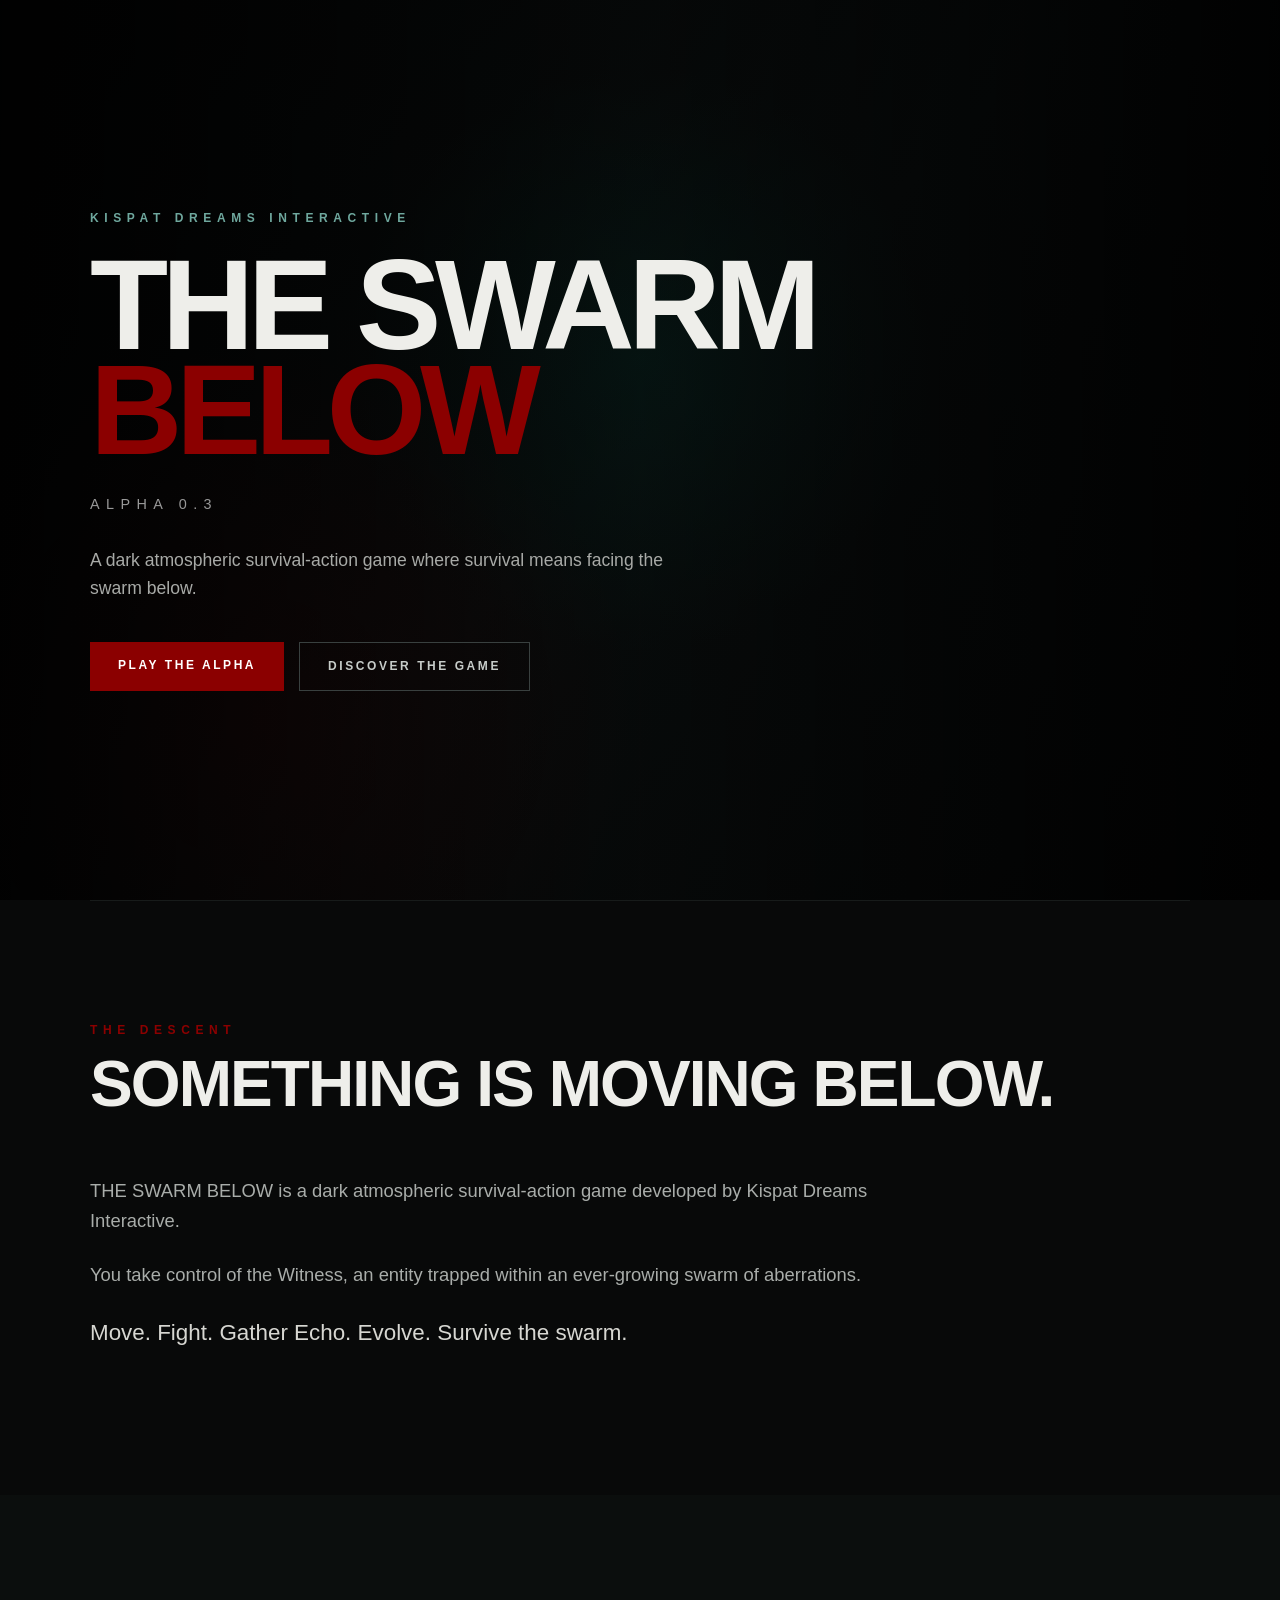
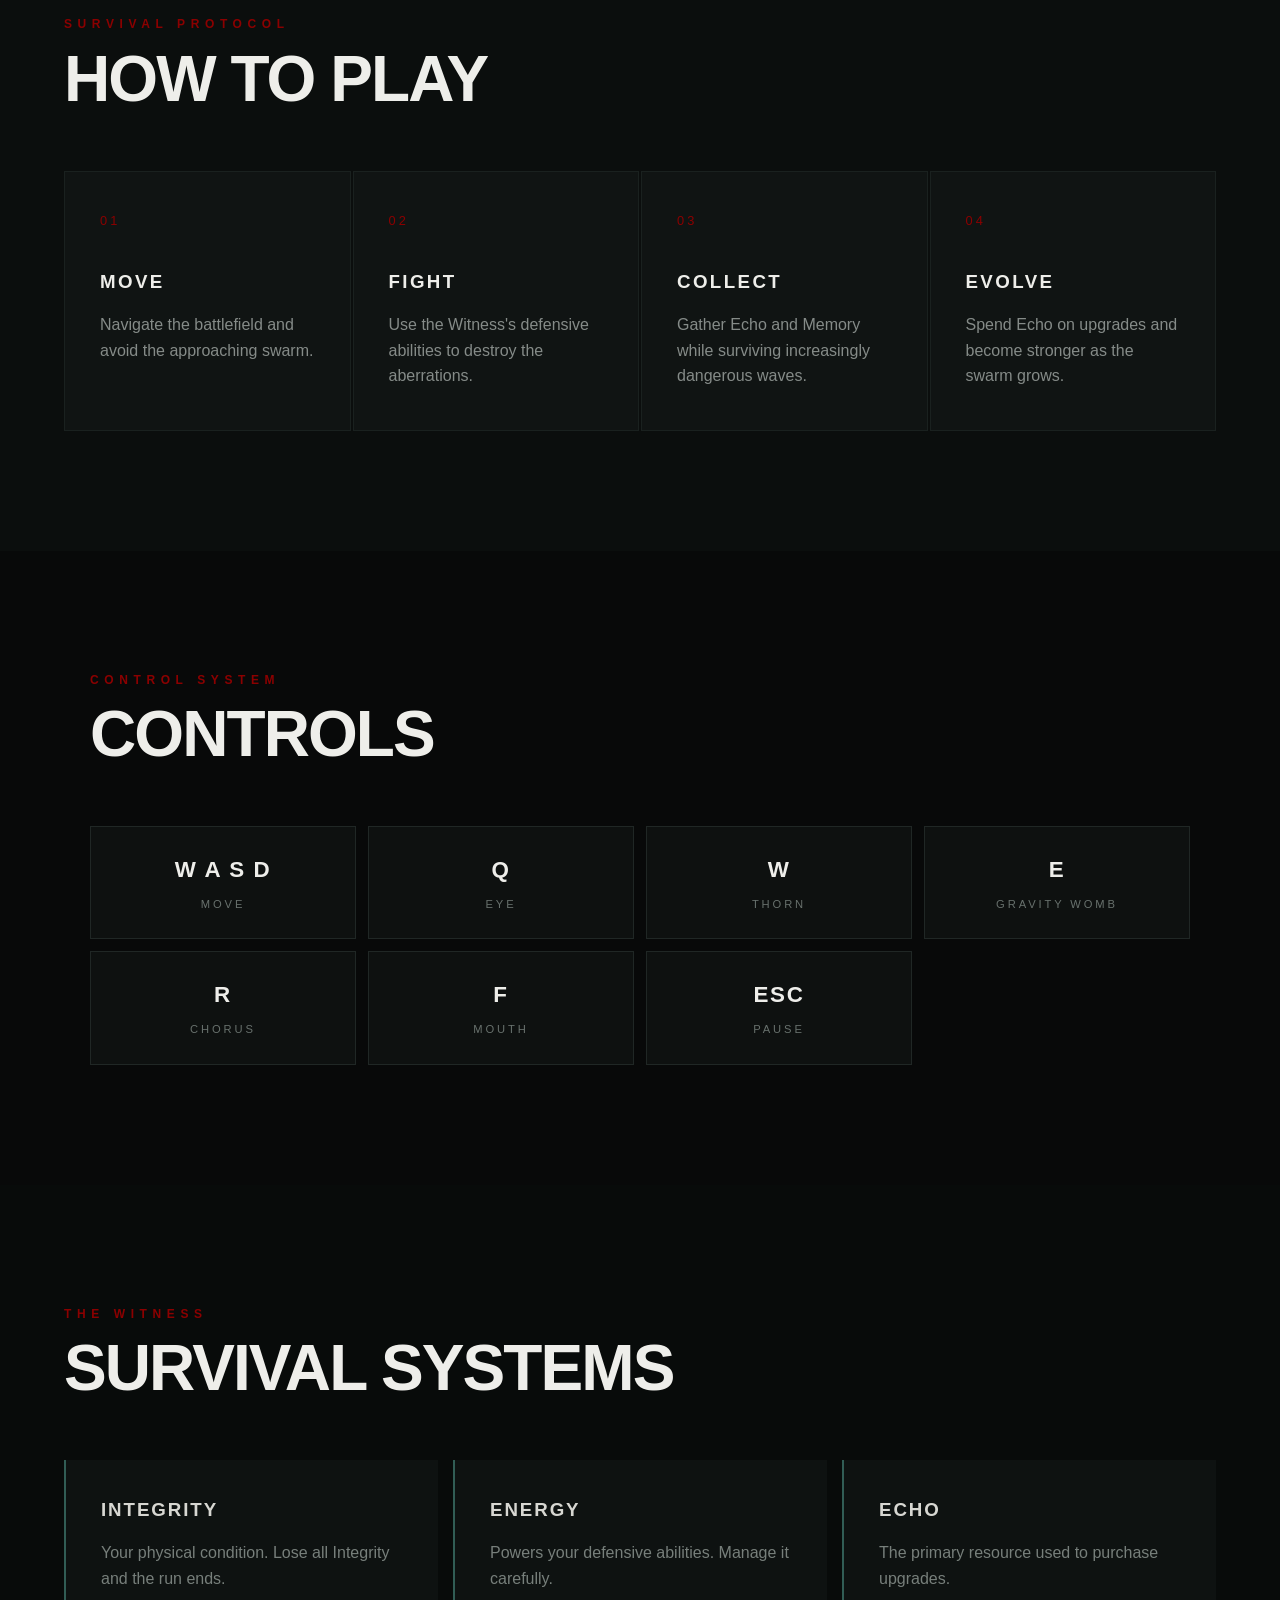
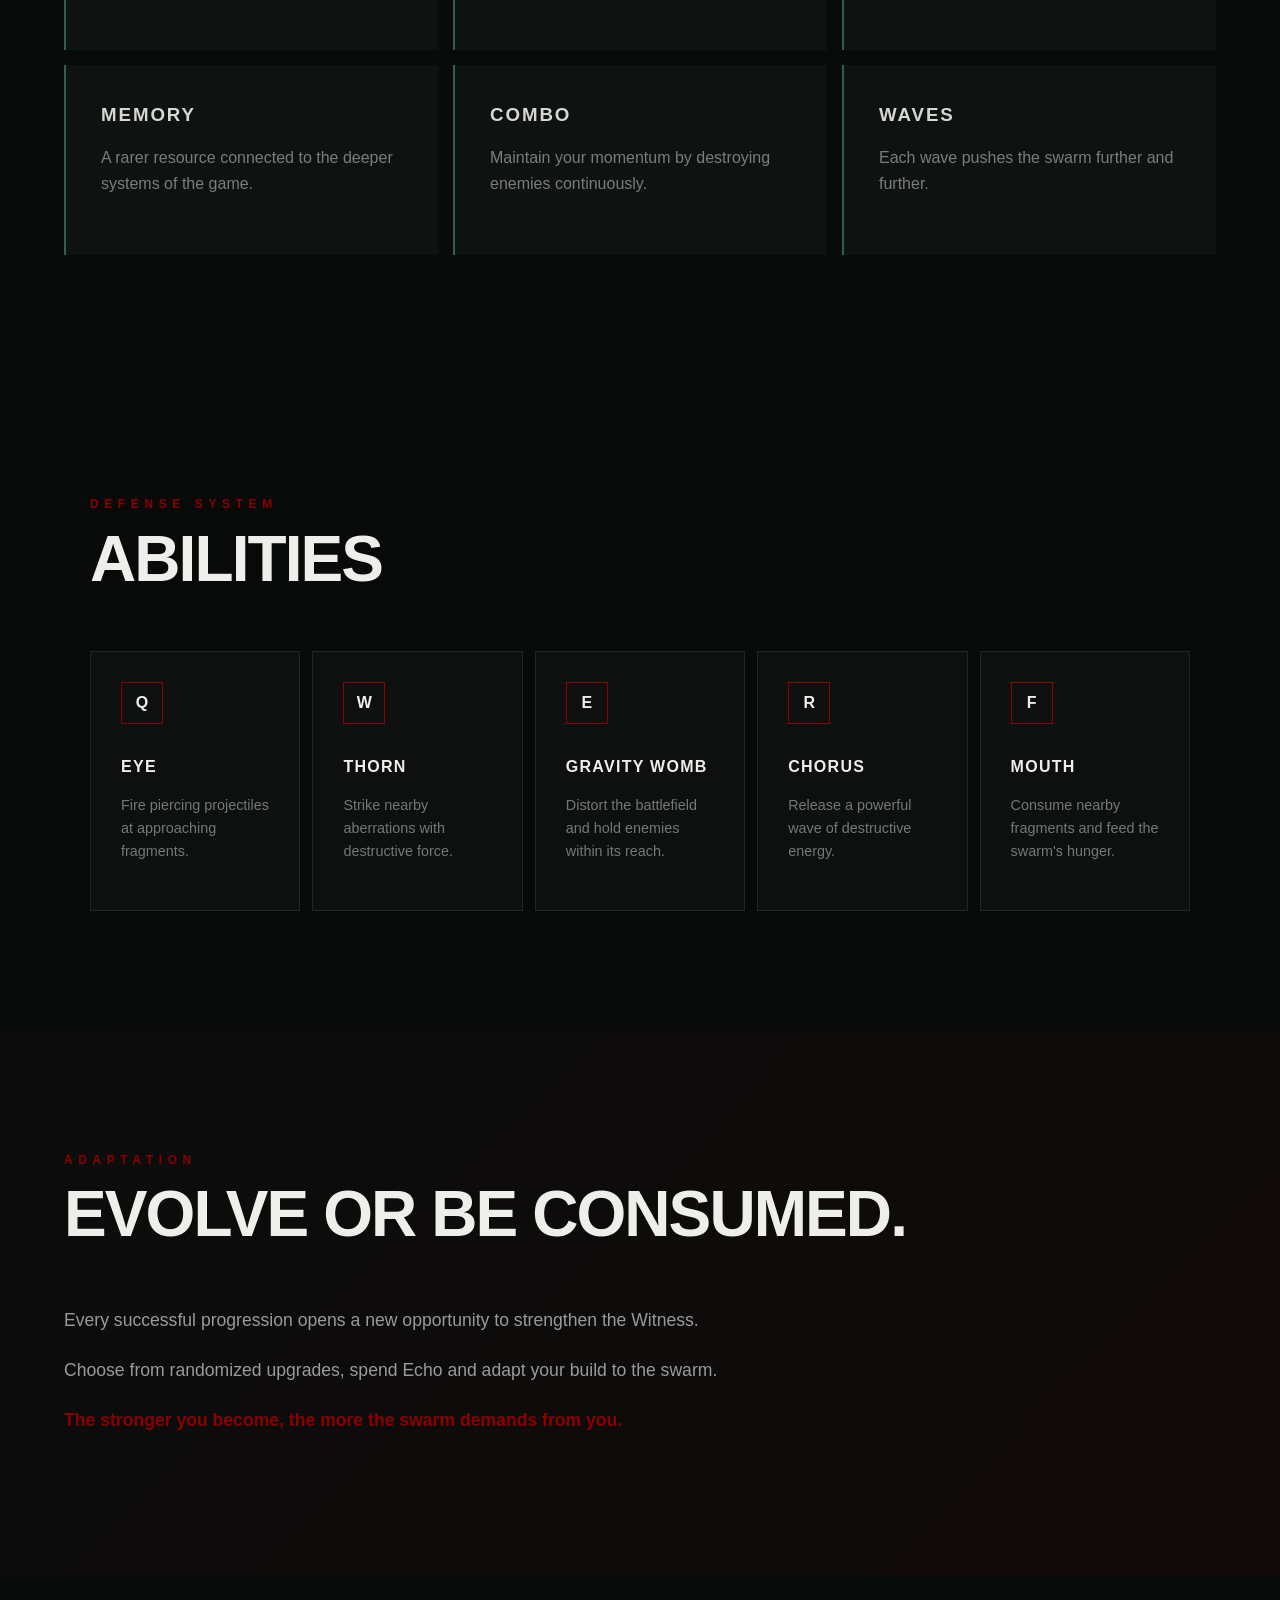
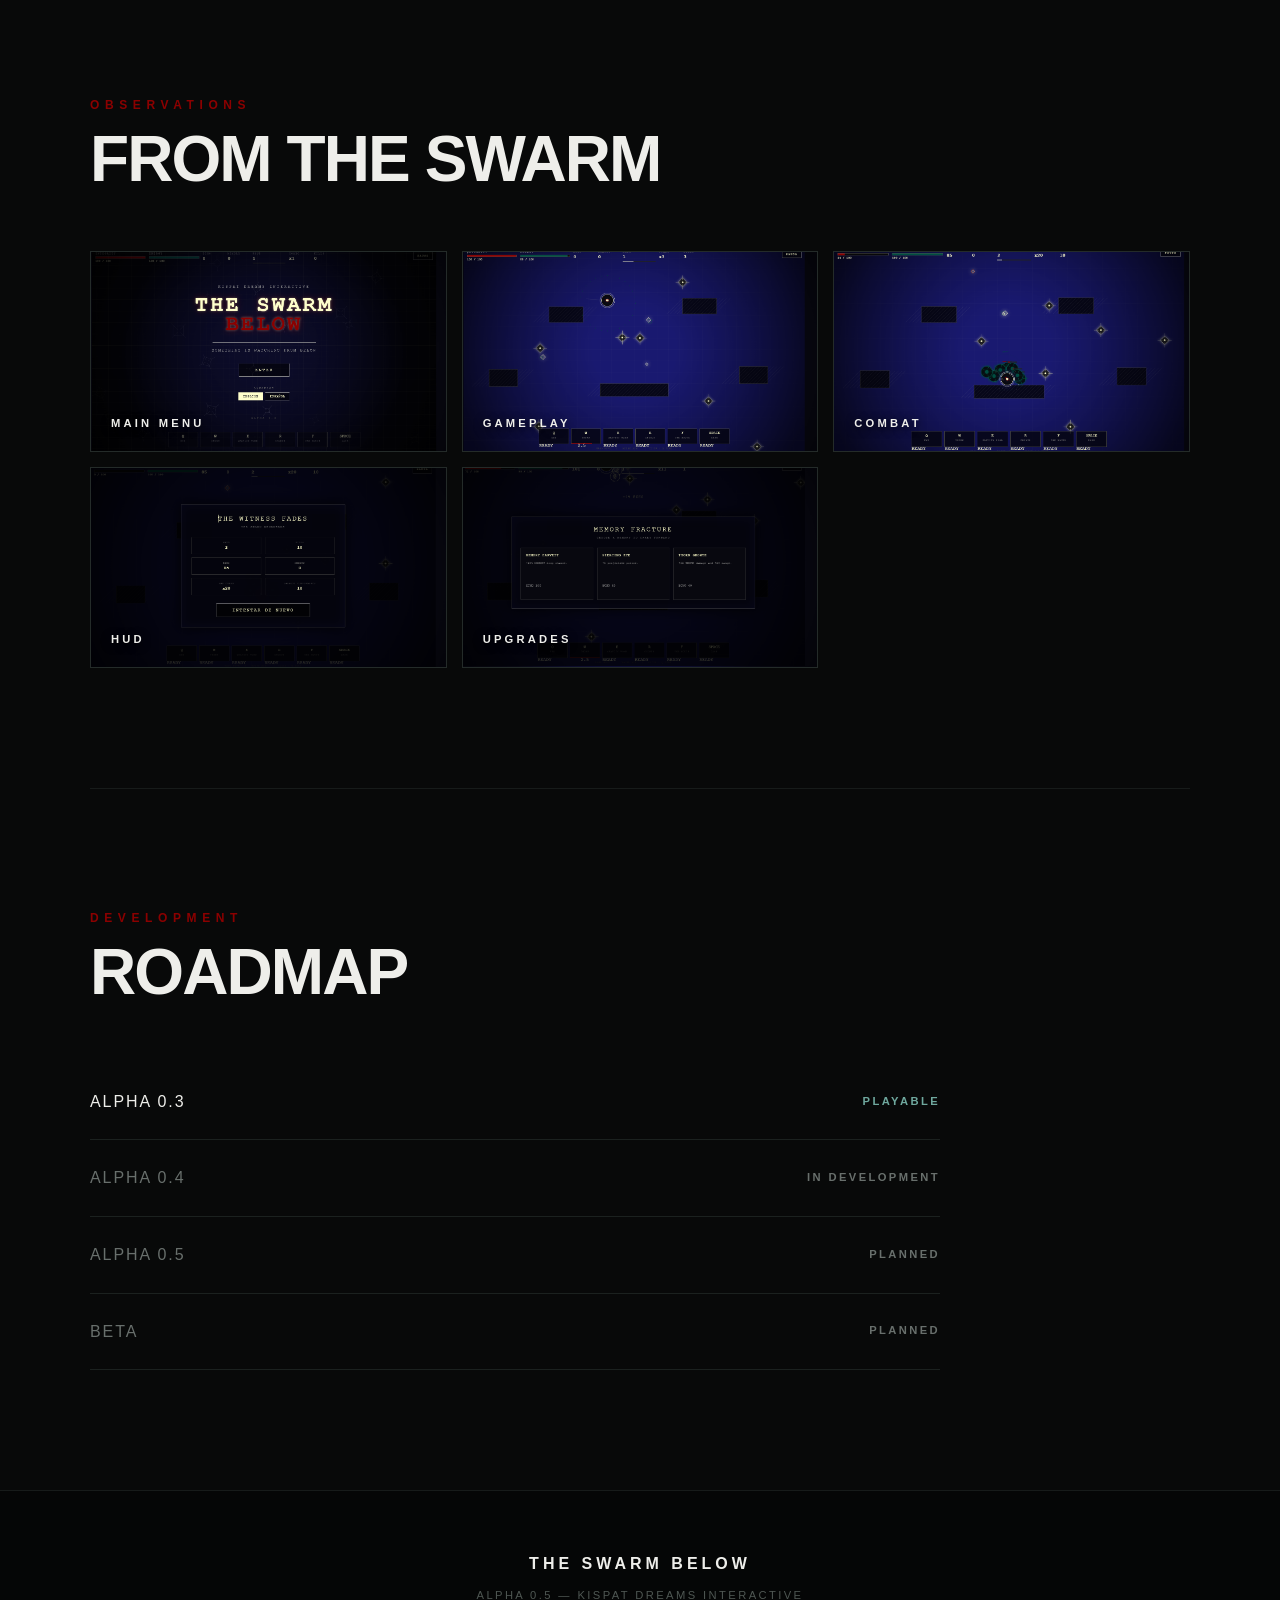
==== commit d960f242: "Release Alpha 0.5" ====
--- a/docs/index.html
+++ b/docs/index.html
@@ -14,7 +14,7 @@
 
     <link
         rel="stylesheet"
-        href="style.css"
+        href="landing.css"
     >
 
 </head>
@@ -52,7 +52,7 @@
             <div class="heroButtons">
 
                 <a
-                    href="../index.html"
+                    href="game.html"
                     class="button primary"
                 >
                     PLAY THE ALPHA
@@ -685,7 +685,7 @@
         </p>
 
         <span>
-            ALPHA 0.3 — KISPAT DREAMS INTERACTIVE
+            ALPHA 0.5 — KISPAT DREAMS INTERACTIVE
         </span>
 
     </footer>
--- a/docs/landing.css
+++ b/docs/landing.css
@@ -0,0 +1,847 @@
+/* =========================================================
+   THE SWARM BELOW
+   DOCUMENTATION / LANDING PAGE
+========================================================= */
+
+* {
+    box-sizing: border-box;
+    margin: 0;
+    padding: 0;
+}
+
+html {
+    scroll-behavior: smooth;
+    width: 100%;
+    overflow-x: hidden;
+}
+
+body {
+    width: 100%;
+    min-width: 0;
+    overflow-x: hidden;
+    background: #080909;
+    color: #d7d7d2;
+    font-family: Arial, Helvetica, sans-serif;
+    line-height: 1.6;
+}
+
+/* =========================================================
+   HERO
+========================================================= */
+
+.hero {
+    position: relative;
+    width: 100%;
+    min-height: 100vh;
+    display: flex;
+    align-items: center;
+    overflow: hidden;
+
+    background:
+        radial-gradient(
+            circle at 50% 40%,
+            rgba(0, 77, 64, 0.22),
+            transparent 35%
+        ),
+        linear-gradient(
+            135deg,
+            #050606,
+            #0b1010 50%,
+            #080909
+        );
+}
+
+.hero::before {
+    content: "";
+    position: absolute;
+    inset: 0;
+
+    background:
+        radial-gradient(
+            circle at 20% 80%,
+            rgba(139, 0, 0, 0.16),
+            transparent 30%
+        );
+
+    pointer-events: none;
+}
+
+.heroOverlay {
+    position: absolute;
+    inset: 0;
+
+    background:
+        linear-gradient(
+            90deg,
+            rgba(0, 0, 0, 0.9),
+            rgba(0, 0, 0, 0.35),
+            rgba(0, 0, 0, 0.9)
+        );
+}
+
+.heroContent {
+    position: relative;
+    z-index: 2;
+
+    width: min(1100px, 90%);
+    max-width: 1100px;
+    min-width: 0;
+
+    margin: auto;
+}
+
+.eyebrow,
+.sectionLabel {
+    color: #6fa89e;
+    font-size: 0.75rem;
+    letter-spacing: 0.35rem;
+    font-weight: bold;
+}
+
+.hero h1 {
+    margin-top: 25px;
+
+    max-width: 100%;
+
+    font-size: clamp(4rem, 10vw, 9rem);
+    line-height: 0.82;
+    letter-spacing: -0.05em;
+
+    color: #eeeeea;
+
+    overflow-wrap: break-word;
+    word-break: normal;
+}
+
+.hero h1 span {
+    color: #8b0000;
+}
+
+.version {
+    margin-top: 30px;
+
+    color: #999999;
+    letter-spacing: 0.4rem;
+    font-size: 0.9rem;
+
+    overflow-wrap: break-word;
+}
+
+.heroDescription {
+    max-width: 600px;
+    margin-top: 30px;
+
+    color: #a8aaa7;
+    font-size: 1.1rem;
+
+    overflow-wrap: break-word;
+}
+
+.heroButtons {
+    display: flex;
+    flex-wrap: wrap;
+    gap: 15px;
+    margin-top: 40px;
+
+    min-width: 0;
+}
+
+.button {
+    display: inline-block;
+
+    max-width: 100%;
+
+    padding: 14px 28px;
+
+    text-decoration: none;
+    font-size: 0.75rem;
+    font-weight: bold;
+    letter-spacing: 0.16rem;
+
+    transition:
+        transform 0.2s ease,
+        background 0.2s ease,
+        border-color 0.2s ease;
+}
+
+.button:hover {
+    transform: translateY(-3px);
+}
+
+.button.primary {
+    background: #8b0000;
+    color: #ffffff;
+}
+
+.button.primary:hover {
+    background: #a00000;
+}
+
+.button.secondary {
+    border: 1px solid #39403f;
+    color: #c7ccc9;
+}
+
+.button.secondary:hover {
+    border-color: #6fa89e;
+}
+
+/* =========================================================
+   GENERAL SECTIONS
+========================================================= */
+
+.section {
+    width: min(1100px, 90%);
+    max-width: 1100px;
+    min-width: 0;
+
+    margin: auto;
+    padding: 120px 0;
+}
+
+.sectionHeader {
+    max-width: 100%;
+    margin-bottom: 60px;
+}
+
+.sectionHeader h2 {
+    margin-top: 12px;
+
+    max-width: 100%;
+
+    color: #eeeeea;
+    font-size: clamp(2rem, 5vw, 4rem);
+    line-height: 1;
+    letter-spacing: -0.03em;
+
+    overflow-wrap: break-word;
+}
+
+.sectionLabel {
+    color: #8b0000;
+}
+
+/* =========================================================
+   ABOUT
+========================================================= */
+
+.about {
+    border-top: 1px solid #171b1a;
+}
+
+.aboutContent {
+    max-width: 800px;
+    min-width: 0;
+}
+
+.aboutContent p {
+    margin-bottom: 25px;
+
+    color: #a9adaa;
+    font-size: 1.15rem;
+
+    overflow-wrap: break-word;
+}
+
+.aboutContent p:last-child {
+    color: #d7d7d2;
+    font-size: 1.4rem;
+}
+
+/* =========================================================
+   HOW TO PLAY
+========================================================= */
+
+.gameplay {
+    width: 100%;
+    max-width: none;
+    min-width: 0;
+
+    padding-left: 5%;
+    padding-right: 5%;
+
+    background: #0b0e0d;
+}
+
+.steps {
+    display: grid;
+
+    grid-template-columns:
+        repeat(4, minmax(0, 1fr));
+
+    gap: 2px;
+
+    width: 100%;
+    min-width: 0;
+}
+
+.step {
+    min-width: 0;
+    min-height: 260px;
+
+    padding: 35px;
+
+    background: #101413;
+    border: 1px solid #1a211f;
+
+    transition:
+        transform 0.2s ease,
+        border-color 0.2s ease;
+}
+
+.step:hover {
+    transform: translateY(-5px);
+    border-color: #315d55;
+}
+
+.stepNumber {
+    color: #8b0000;
+    font-size: 0.8rem;
+    letter-spacing: 0.2rem;
+}
+
+.step h3 {
+    margin-top: 35px;
+
+    color: #eeeeea;
+    letter-spacing: 0.15rem;
+
+    overflow-wrap: break-word;
+}
+
+.step p {
+    margin-top: 15px;
+
+    color: #858b88;
+
+    overflow-wrap: break-word;
+}
+
+/* =========================================================
+   CONTROLS
+========================================================= */
+
+.controlGrid {
+    display: grid;
+
+    grid-template-columns:
+        repeat(4, minmax(0, 1fr));
+
+    gap: 12px;
+
+    width: 100%;
+    min-width: 0;
+}
+
+.control {
+    min-width: 0;
+
+    padding: 25px;
+
+    background: #0e1110;
+    border: 1px solid #202725;
+
+    text-align: center;
+}
+
+.control strong {
+    display: block;
+
+    color: #eeeeea;
+    font-size: 1.4rem;
+    letter-spacing: 0.1rem;
+
+    overflow-wrap: break-word;
+}
+
+.control span {
+    display: block;
+
+    margin-top: 8px;
+
+    color: #68716d;
+    font-size: 0.7rem;
+    letter-spacing: 0.18rem;
+
+    overflow-wrap: break-word;
+}
+
+/* =========================================================
+   SYSTEMS
+========================================================= */
+
+.systems {
+    width: 100%;
+    max-width: none;
+    min-width: 0;
+
+    padding-left: 5%;
+    padding-right: 5%;
+
+    background: #080b0a;
+}
+
+.systemGrid {
+    display: grid;
+
+    grid-template-columns:
+        repeat(3, minmax(0, 1fr));
+
+    gap: 15px;
+
+    width: 100%;
+    min-width: 0;
+}
+
+.systemCard {
+    min-width: 0;
+    min-height: 190px;
+
+    padding: 35px;
+
+    background: #0e1211;
+    border-left: 2px solid #315d55;
+}
+
+.systemCard h3 {
+    color: #d7d7d2;
+    letter-spacing: 0.12rem;
+
+    overflow-wrap: break-word;
+}
+
+.systemCard p {
+    margin-top: 15px;
+
+    color: #777f7b;
+
+    overflow-wrap: break-word;
+}
+
+/* =========================================================
+   ABILITIES
+========================================================= */
+
+.abilityGrid {
+    display: grid;
+
+    grid-template-columns:
+        repeat(5, minmax(0, 1fr));
+
+    gap: 12px;
+
+    width: 100%;
+    min-width: 0;
+}
+
+.ability {
+    min-width: 0;
+    min-height: 260px;
+
+    padding: 30px;
+
+    background: #0d100f;
+    border: 1px solid #202725;
+}
+
+.abilityKey {
+    display: inline-flex;
+
+    width: 42px;
+    height: 42px;
+
+    align-items: center;
+    justify-content: center;
+
+    border: 1px solid #8b0000;
+
+    color: #eeeeea;
+    font-weight: bold;
+}
+
+.ability h3 {
+    margin-top: 30px;
+
+    color: #eeeeea;
+    font-size: 1rem;
+    letter-spacing: 0.08rem;
+
+    overflow-wrap: break-word;
+}
+
+.ability p {
+    margin-top: 15px;
+
+    color: #727a76;
+    font-size: 0.9rem;
+
+    overflow-wrap: break-word;
+}
+
+/* =========================================================
+   UPGRADES
+========================================================= */
+
+.upgrades {
+    width: 100%;
+    max-width: none;
+    min-width: 0;
+
+    padding-left: 5%;
+    padding-right: 5%;
+
+    background:
+        linear-gradient(
+            135deg,
+            #0b0d0c,
+            #110909
+        );
+}
+
+.upgradeContent {
+    max-width: 750px;
+    min-width: 0;
+}
+
+.upgradeContent p {
+    margin-bottom: 22px;
+
+    color: #969c99;
+    font-size: 1.1rem;
+
+    overflow-wrap: break-word;
+}
+
+.upgradeContent .warning {
+    color: #8b0000;
+    font-weight: bold;
+}
+
+/* =========================================================
+   SCREENSHOTS
+========================================================= */
+
+.screenshotGrid {
+    display: grid;
+
+    grid-template-columns:
+        repeat(3, minmax(0, 1fr));
+
+    gap: 15px;
+
+    width: 100%;
+    min-width: 0;
+}
+
+.screenshot {
+    position: relative;
+
+    width: 100%;
+    min-width: 0;
+
+    aspect-ratio: 16 / 9;
+
+    overflow: hidden;
+
+    background: #090b0a;
+    border: 1px solid #242b29;
+}
+
+.screenshot img {
+    display: block;
+
+    width: 100%;
+    max-width: 100%;
+    height: 100%;
+
+    object-fit: cover;
+
+    transition:
+        transform 0.4s ease;
+}
+
+.screenshot:hover img {
+    transform: scale(1.04);
+}
+
+.screenshot span {
+    position: absolute;
+
+    left: 20px;
+    bottom: 18px;
+
+    max-width: calc(100% - 40px);
+
+    color: #eeeeea;
+    font-size: 0.7rem;
+    font-weight: bold;
+    letter-spacing: 0.2rem;
+
+    text-shadow:
+        0 2px 10px #000;
+
+    overflow-wrap: break-word;
+}
+
+.screenshotPlaceholder {
+    width: 100%;
+    max-width: 100%;
+
+    aspect-ratio: 16 / 9;
+
+    display: flex;
+    align-items: center;
+    justify-content: center;
+
+    background:
+        linear-gradient(
+            135deg,
+            #111615,
+            #090b0a
+        );
+
+    border: 1px solid #242b29;
+
+    color: #414946;
+    letter-spacing: 0.2rem;
+
+    overflow: hidden;
+}
+
+/* =========================================================
+   ROADMAP
+========================================================= */
+
+.roadmap {
+    border-top: 1px solid #171b1a;
+}
+
+.roadmapList {
+    max-width: 850px;
+    min-width: 0;
+}
+
+.roadmapItem {
+    display: flex;
+
+    justify-content: space-between;
+    align-items: center;
+
+    gap: 20px;
+
+    padding: 25px 0;
+
+    border-bottom: 1px solid #1b211f;
+
+    color: #686f6c;
+}
+
+.roadmapItem span {
+    min-width: 0;
+
+    letter-spacing: 0.12rem;
+
+    overflow-wrap: break-word;
+}
+
+.roadmapItem strong {
+    flex-shrink: 0;
+
+    font-size: 0.7rem;
+    letter-spacing: 0.15rem;
+}
+
+.roadmapItem.complete {
+    color: #eeeeea;
+}
+
+.roadmapItem.complete strong {
+    color: #6fa89e;
+}
+
+/* =========================================================
+   FOOTER
+========================================================= */
+
+footer {
+    width: 100%;
+
+    padding: 60px 20px;
+
+    border-top: 1px solid #171b1a;
+
+    text-align: center;
+
+    background: #050606;
+}
+
+footer p {
+    color: #eeeeea;
+    letter-spacing: 0.25rem;
+    font-weight: bold;
+
+    overflow-wrap: break-word;
+}
+
+footer span {
+    display: block;
+
+    margin-top: 10px;
+
+    color: #4f5753;
+    font-size: 0.7rem;
+    letter-spacing: 0.15rem;
+
+    overflow-wrap: break-word;
+}
+
+/* =========================================================
+   RESPONSIVE
+========================================================= */
+
+/* =========================================================
+   TABLET
+========================================================= */
+
+@media (max-width: 900px) {
+
+    .section {
+        width: 90%;
+    }
+
+    .steps,
+    .systemGrid {
+        grid-template-columns:
+            repeat(2, minmax(0, 1fr));
+    }
+
+    .abilityGrid {
+        grid-template-columns:
+            repeat(2, minmax(0, 1fr));
+    }
+
+    .controlGrid {
+        grid-template-columns:
+            repeat(3, minmax(0, 1fr));
+    }
+
+    .screenshotGrid {
+        grid-template-columns:
+            repeat(2, minmax(0, 1fr));
+    }
+}
+
+/* =========================================================
+   MOBILE
+========================================================= */
+
+@media (max-width: 600px) {
+
+    .section {
+        width: 90%;
+        padding: 80px 0;
+    }
+
+    .heroContent {
+        width: 88%;
+    }
+
+    .hero h1 {
+        font-size: clamp(3rem, 16vw, 4rem);
+        letter-spacing: -0.04em;
+    }
+
+    .heroDescription {
+        font-size: 1rem;
+    }
+
+    .heroButtons {
+        flex-direction: column;
+        width: 100%;
+    }
+
+    .button {
+        width: 100%;
+        text-align: center;
+    }
+
+    .steps,
+    .systemGrid,
+    .abilityGrid,
+    .controlGrid,
+    .screenshotGrid {
+        grid-template-columns: 1fr;
+    }
+
+    .step,
+    .systemCard,
+    .ability,
+    .control {
+        width: 100%;
+    }
+
+    .screenshot {
+        width: 100%;
+    }
+
+    .screenshot span {
+        left: 15px;
+        bottom: 14px;
+
+        max-width: calc(100% - 30px);
+
+        font-size: 0.65rem;
+        letter-spacing: 0.15rem;
+    }
+
+    .roadmapItem {
+        align-items: flex-start;
+        flex-direction: column;
+        gap: 8px;
+    }
+
+    .roadmapItem strong {
+        flex-shrink: 1;
+    }
+
+    footer {
+        padding-left: 15px;
+        padding-right: 15px;
+    }
+}
+
+/* =========================================================
+   VERY SMALL SCREENS
+========================================================= */
+
+@media (max-width: 380px) {
+
+    .heroContent {
+        width: 90%;
+    }
+
+    .hero h1 {
+        font-size: 3rem;
+    }
+
+    .eyebrow,
+    .sectionLabel {
+        font-size: 0.65rem;
+        letter-spacing: 0.22rem;
+    }
+
+    .sectionHeader h2 {
+        font-size: 2rem;
+    }
+
+    .step,
+    .systemCard,
+    .ability,
+    .control {
+        padding: 25px;
+    }
+
+    .roadmapItem span {
+        font-size: 0.9rem;
+    }
+}
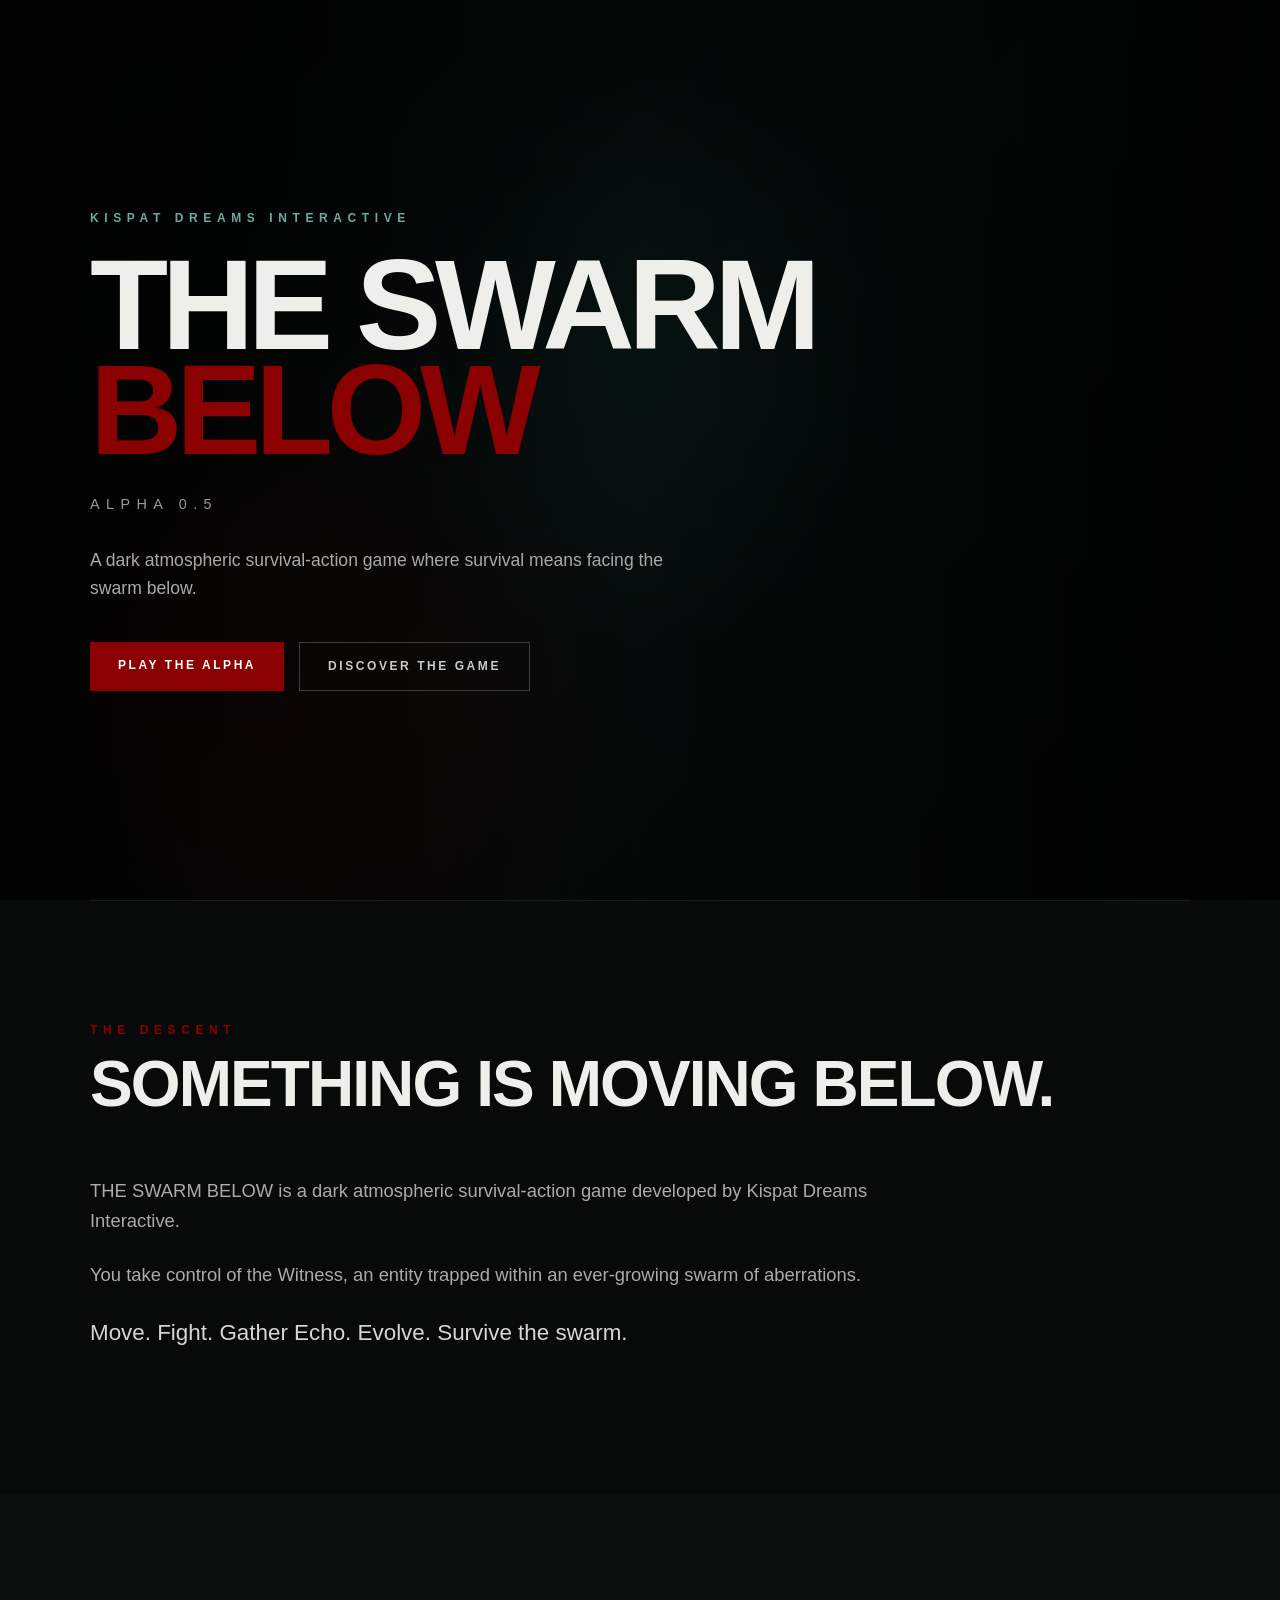
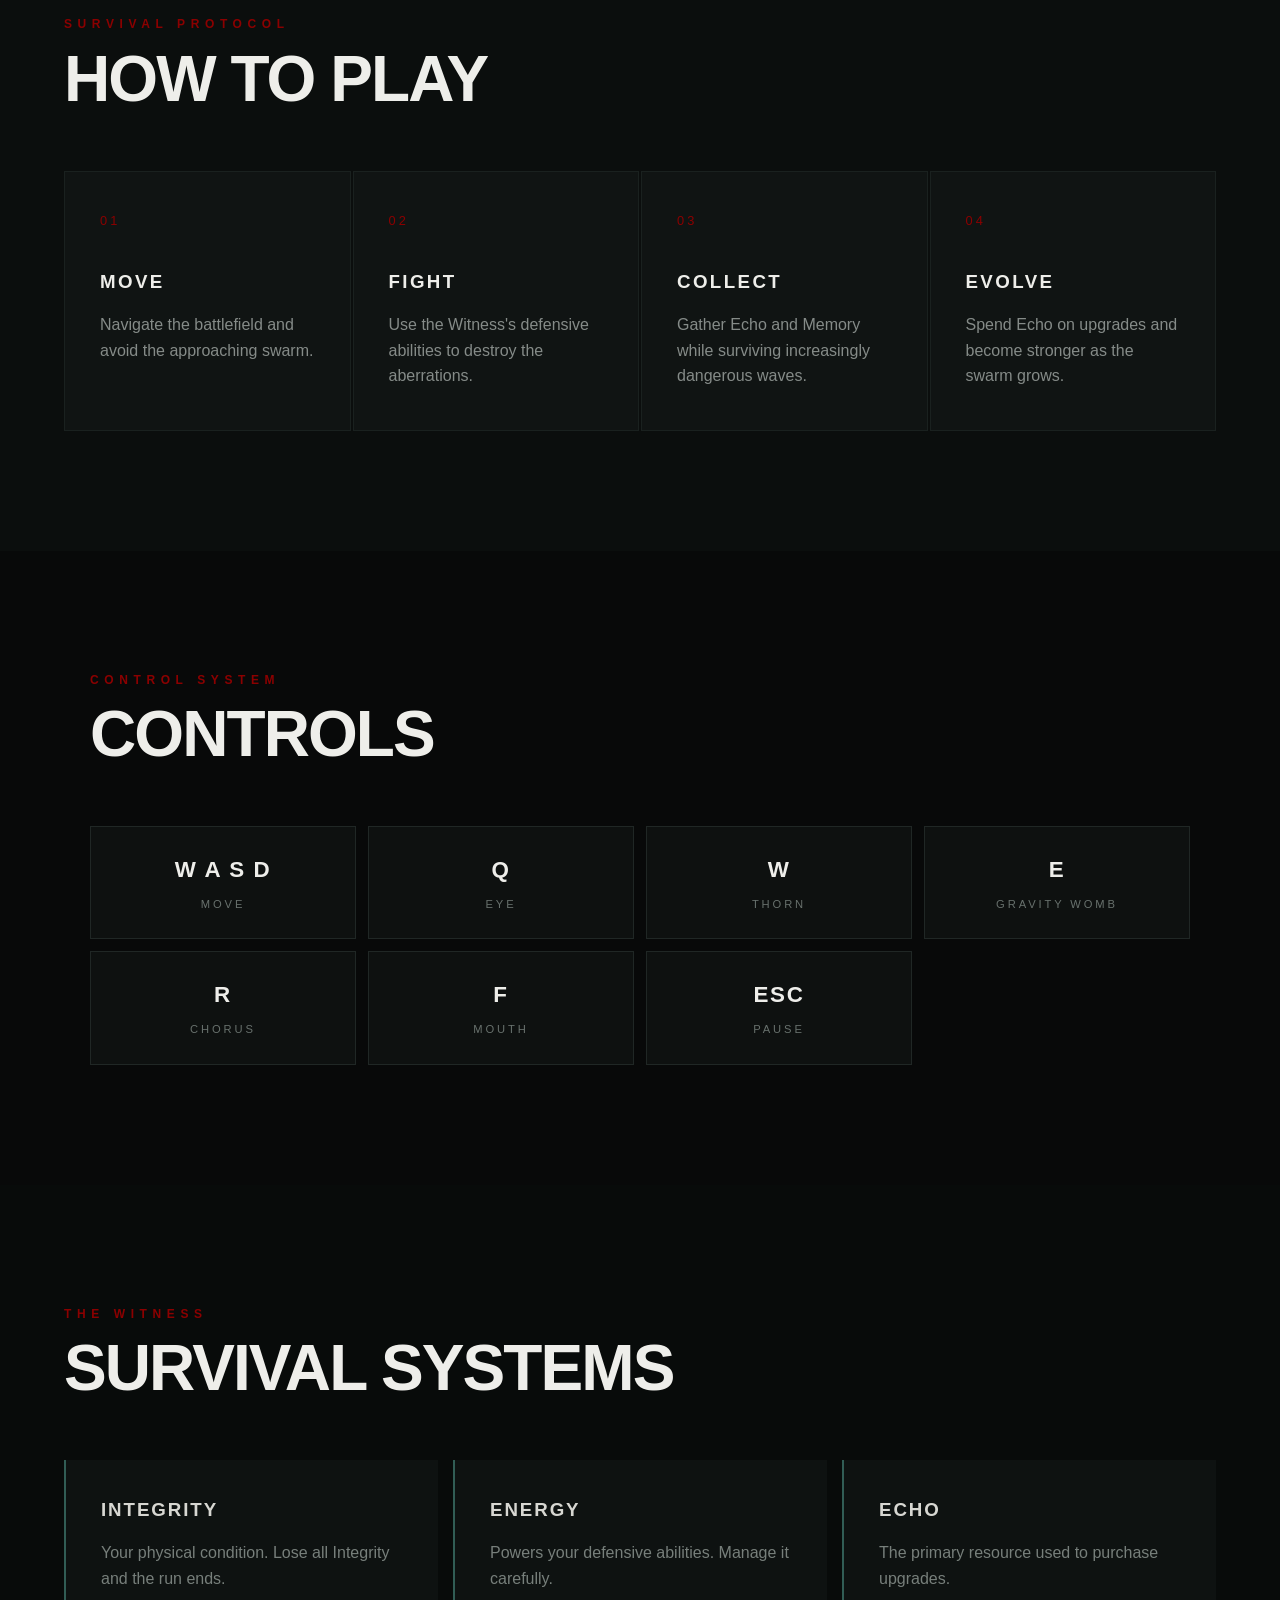
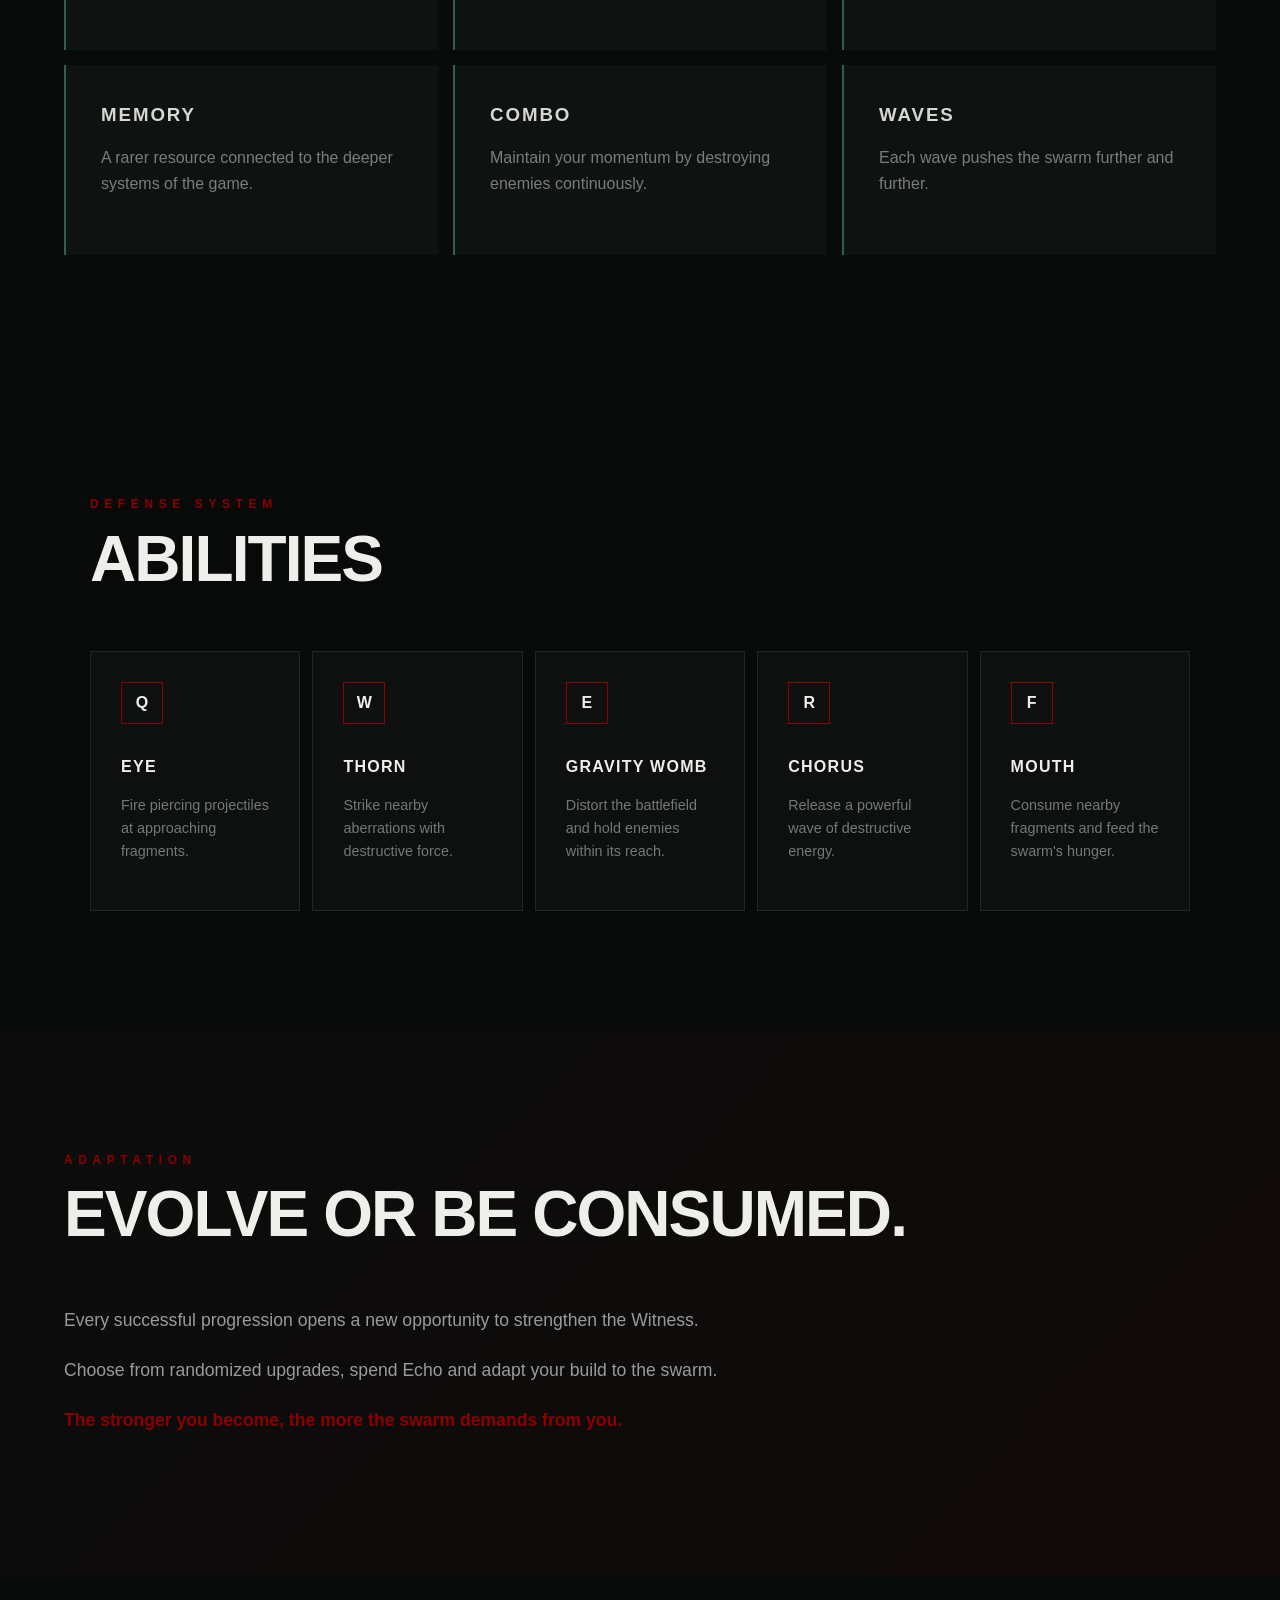
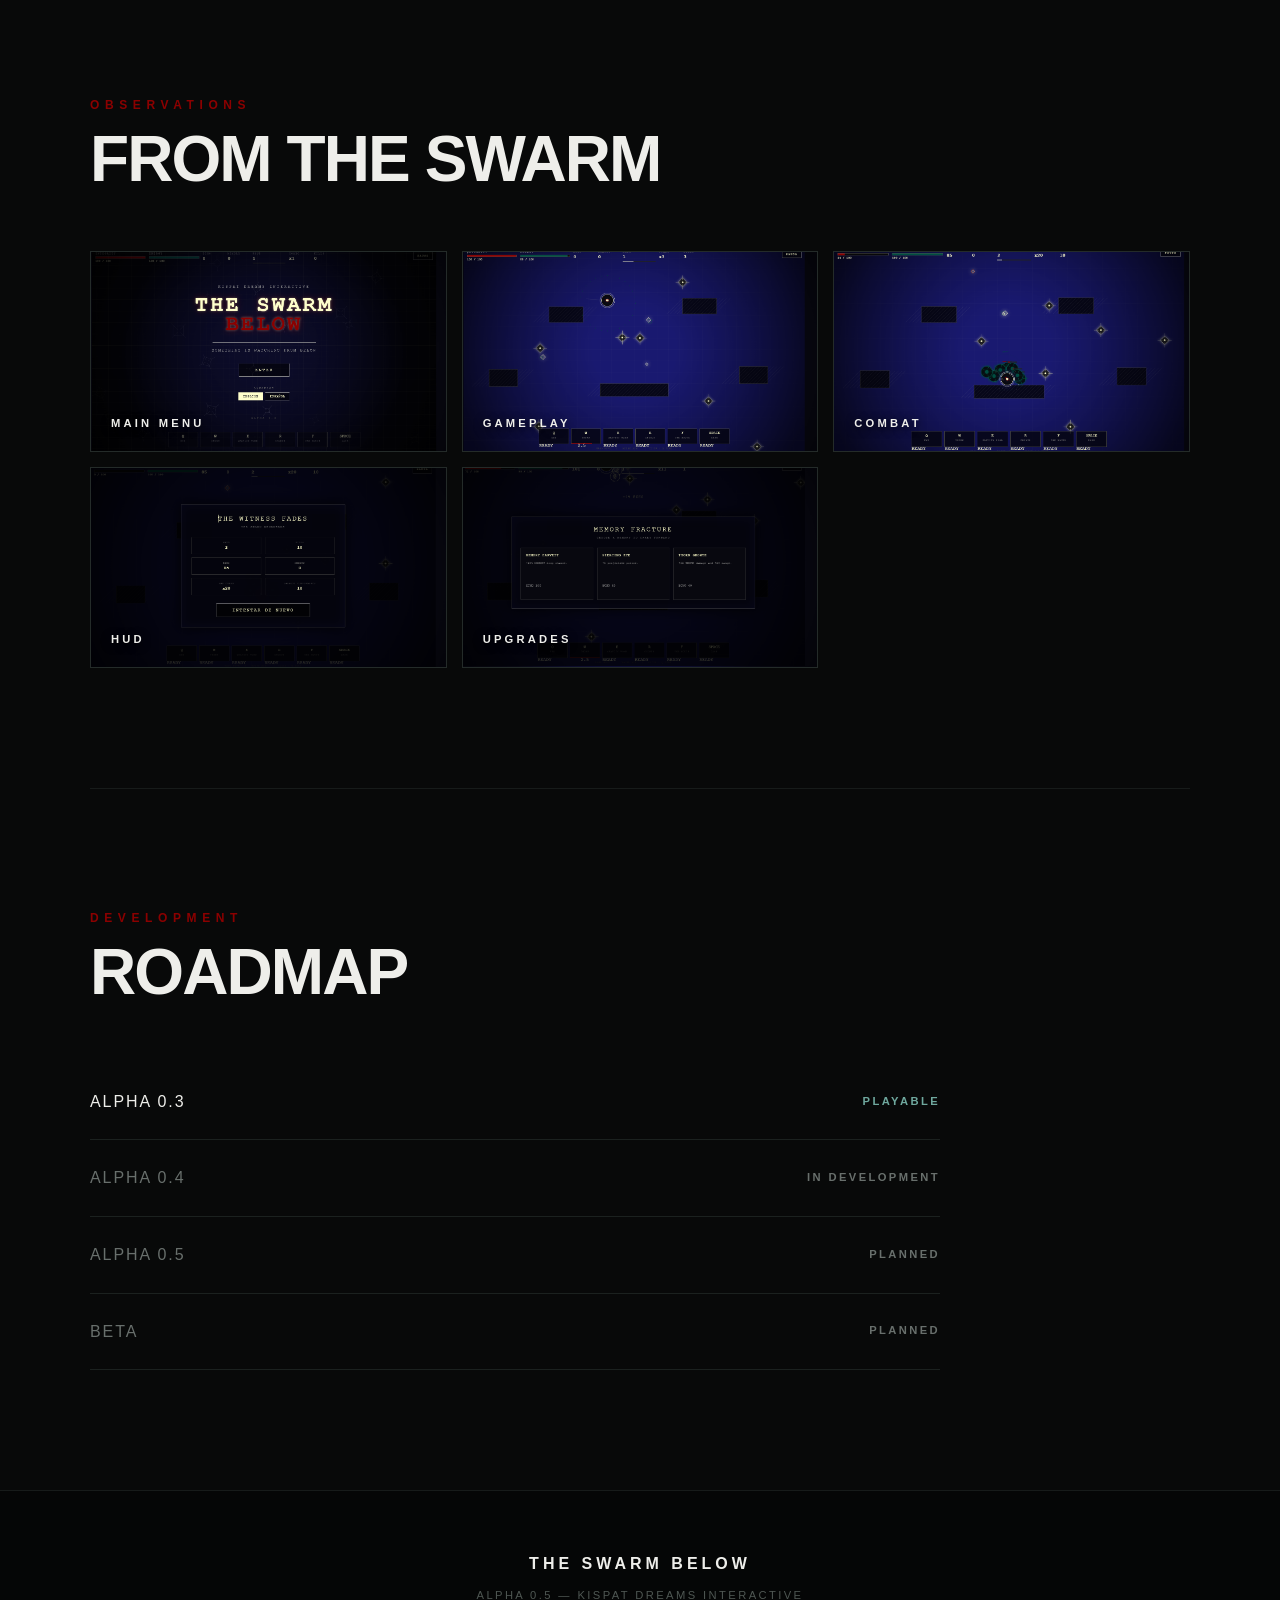
==== commit 2a2f80e1: "Update index.html" ====
--- a/docs/index.html
+++ b/docs/index.html
@@ -10,7 +10,7 @@
         content="width=device-width, initial-scale=1.0"
     >
 
-    <title>THE SWARM BELOW — Alpha 0.3</title>
+    <title>THE SWARM BELOW — Alpha 0.5</title>
 
     <link
         rel="stylesheet"
@@ -41,7 +41,7 @@
             </h1>
 
             <p class="version">
-                ALPHA 0.3
+                ALPHA 0.5
             </p>
 
             <p class="heroDescription">
@@ -693,4 +693,4 @@
 
 </body>
 
-</html>+</html>
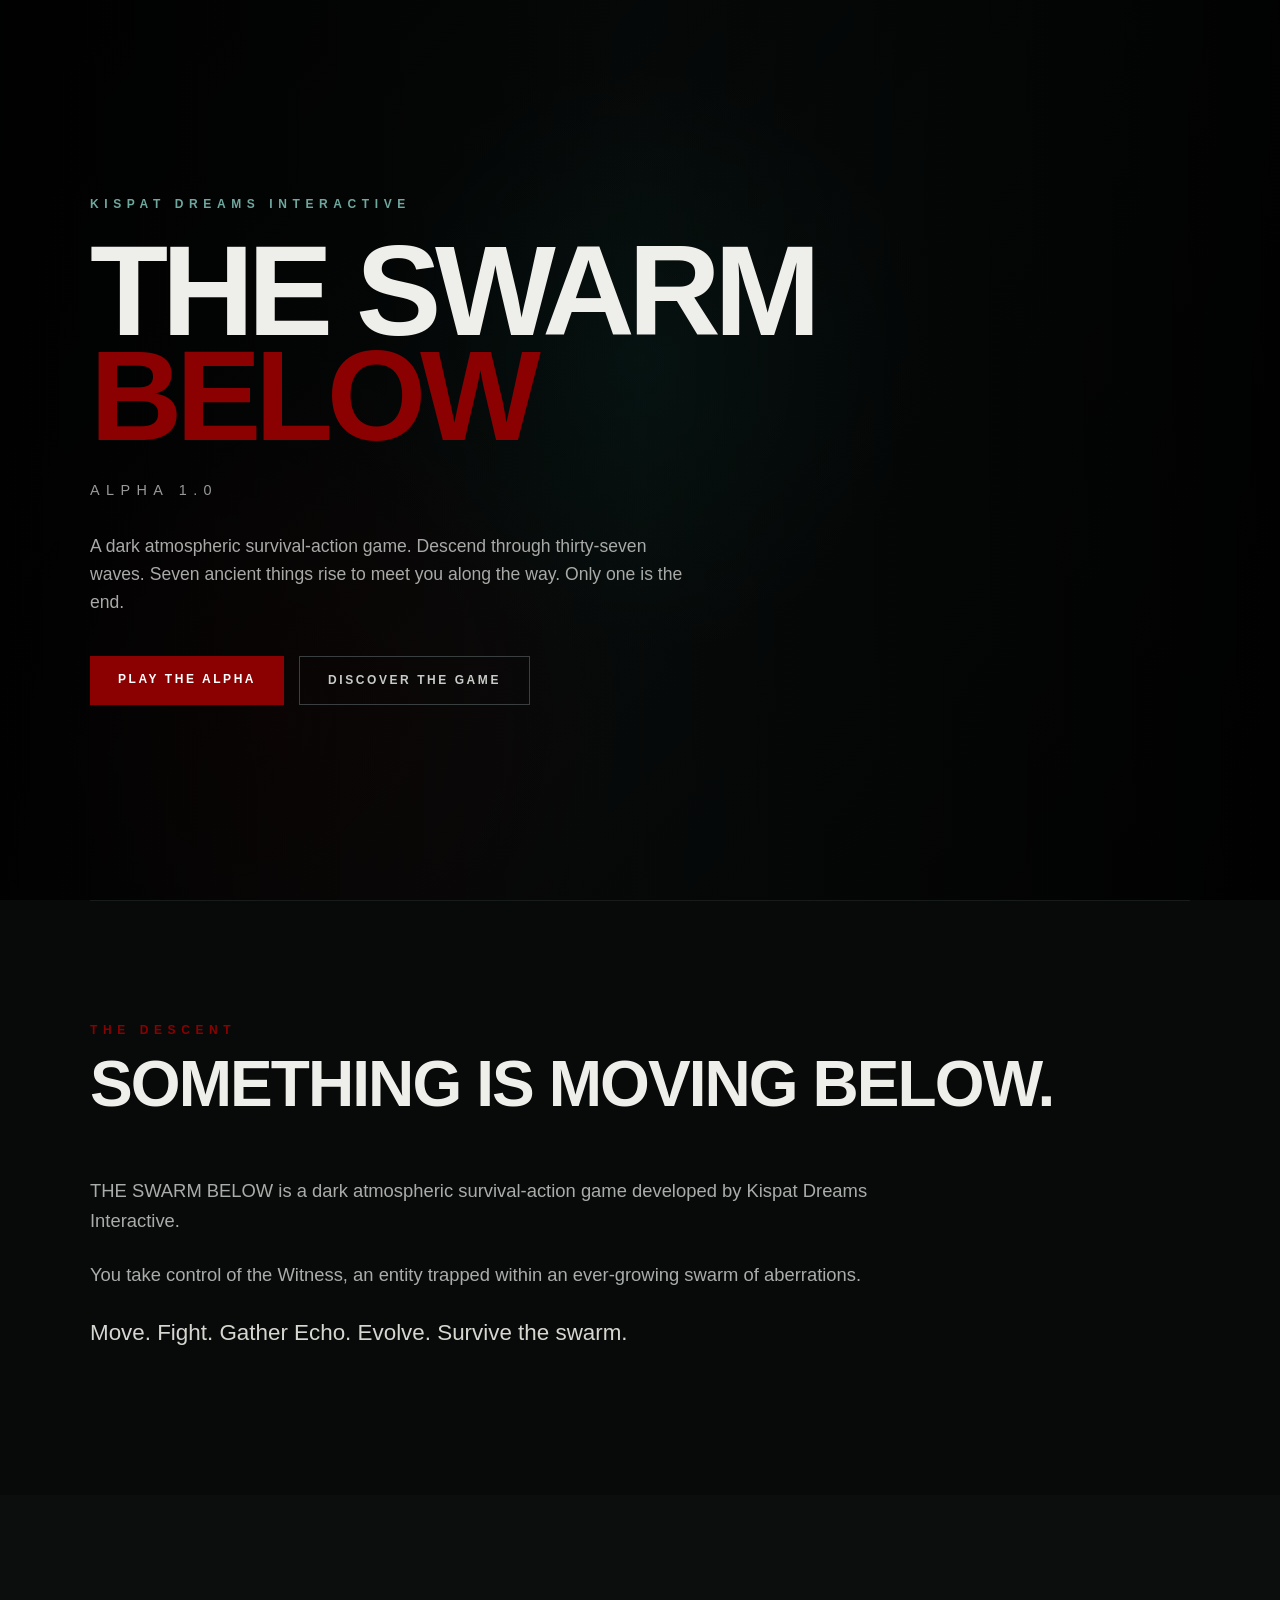
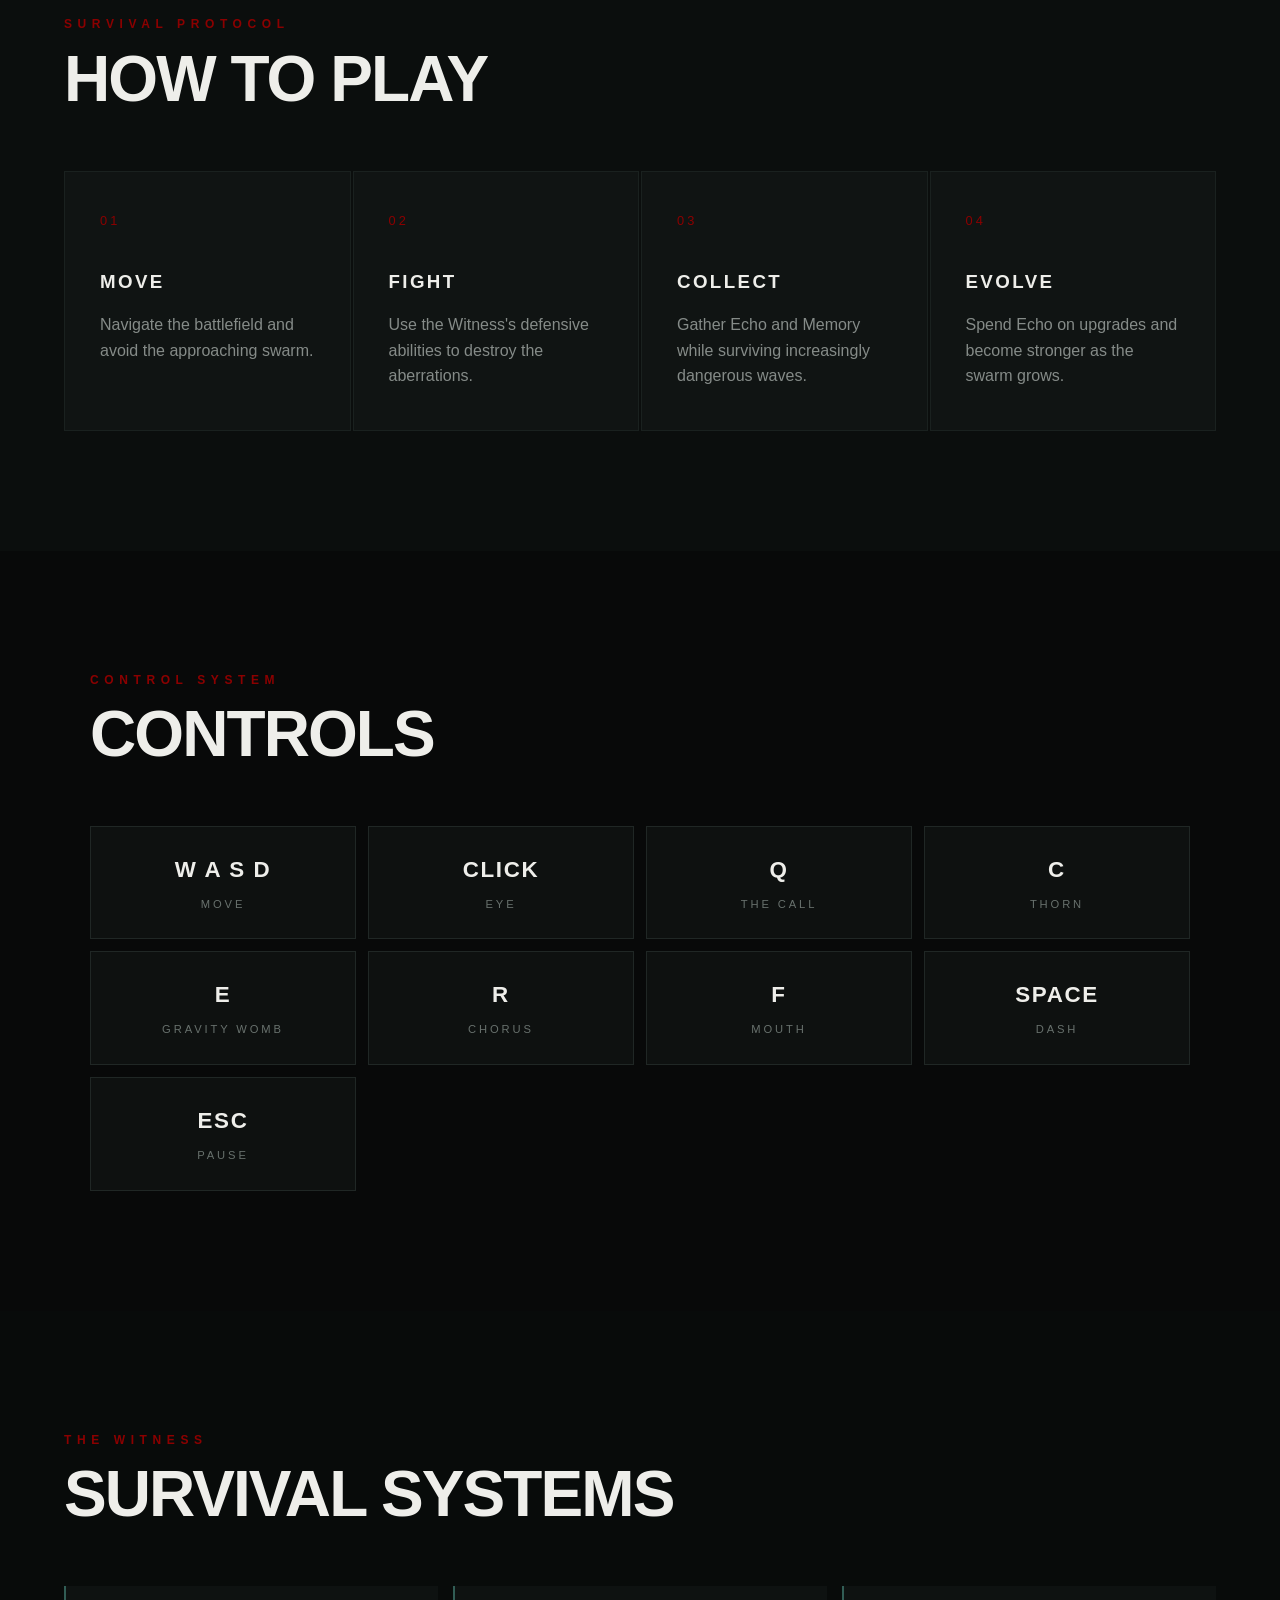
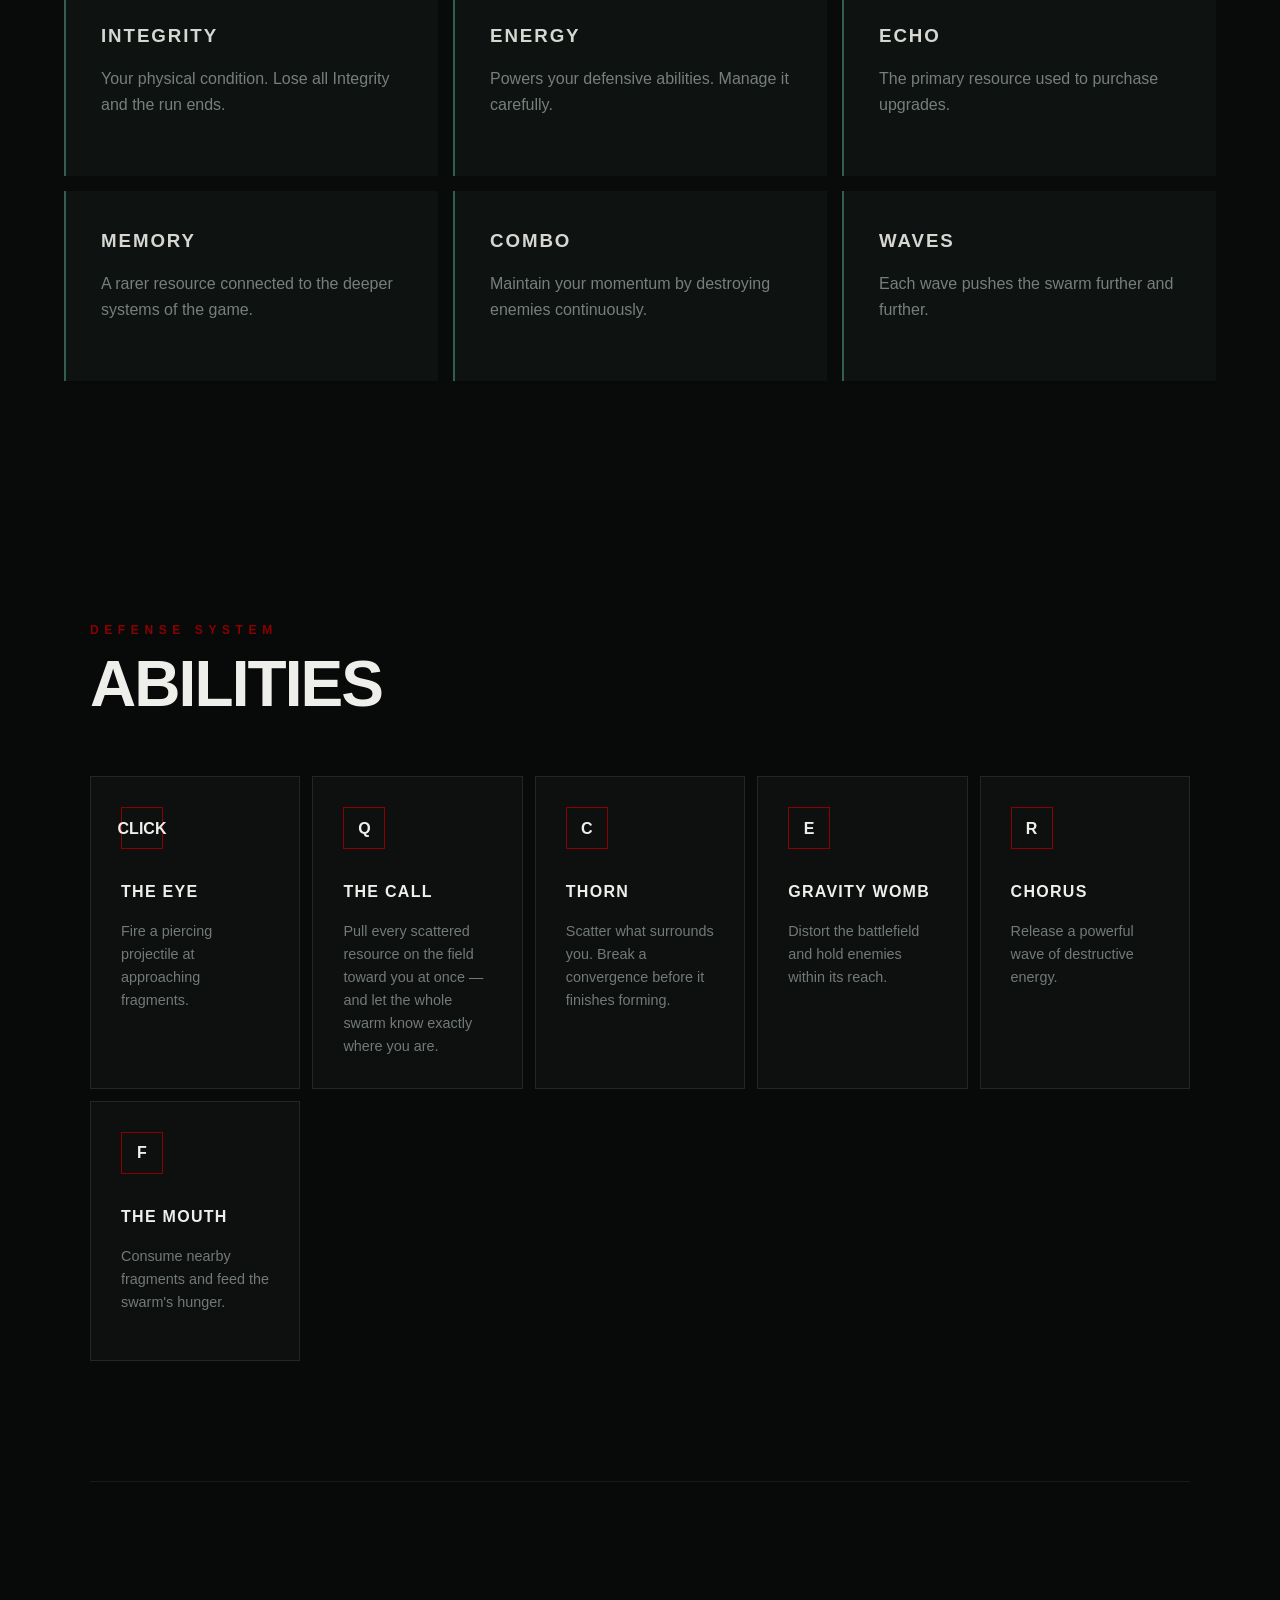
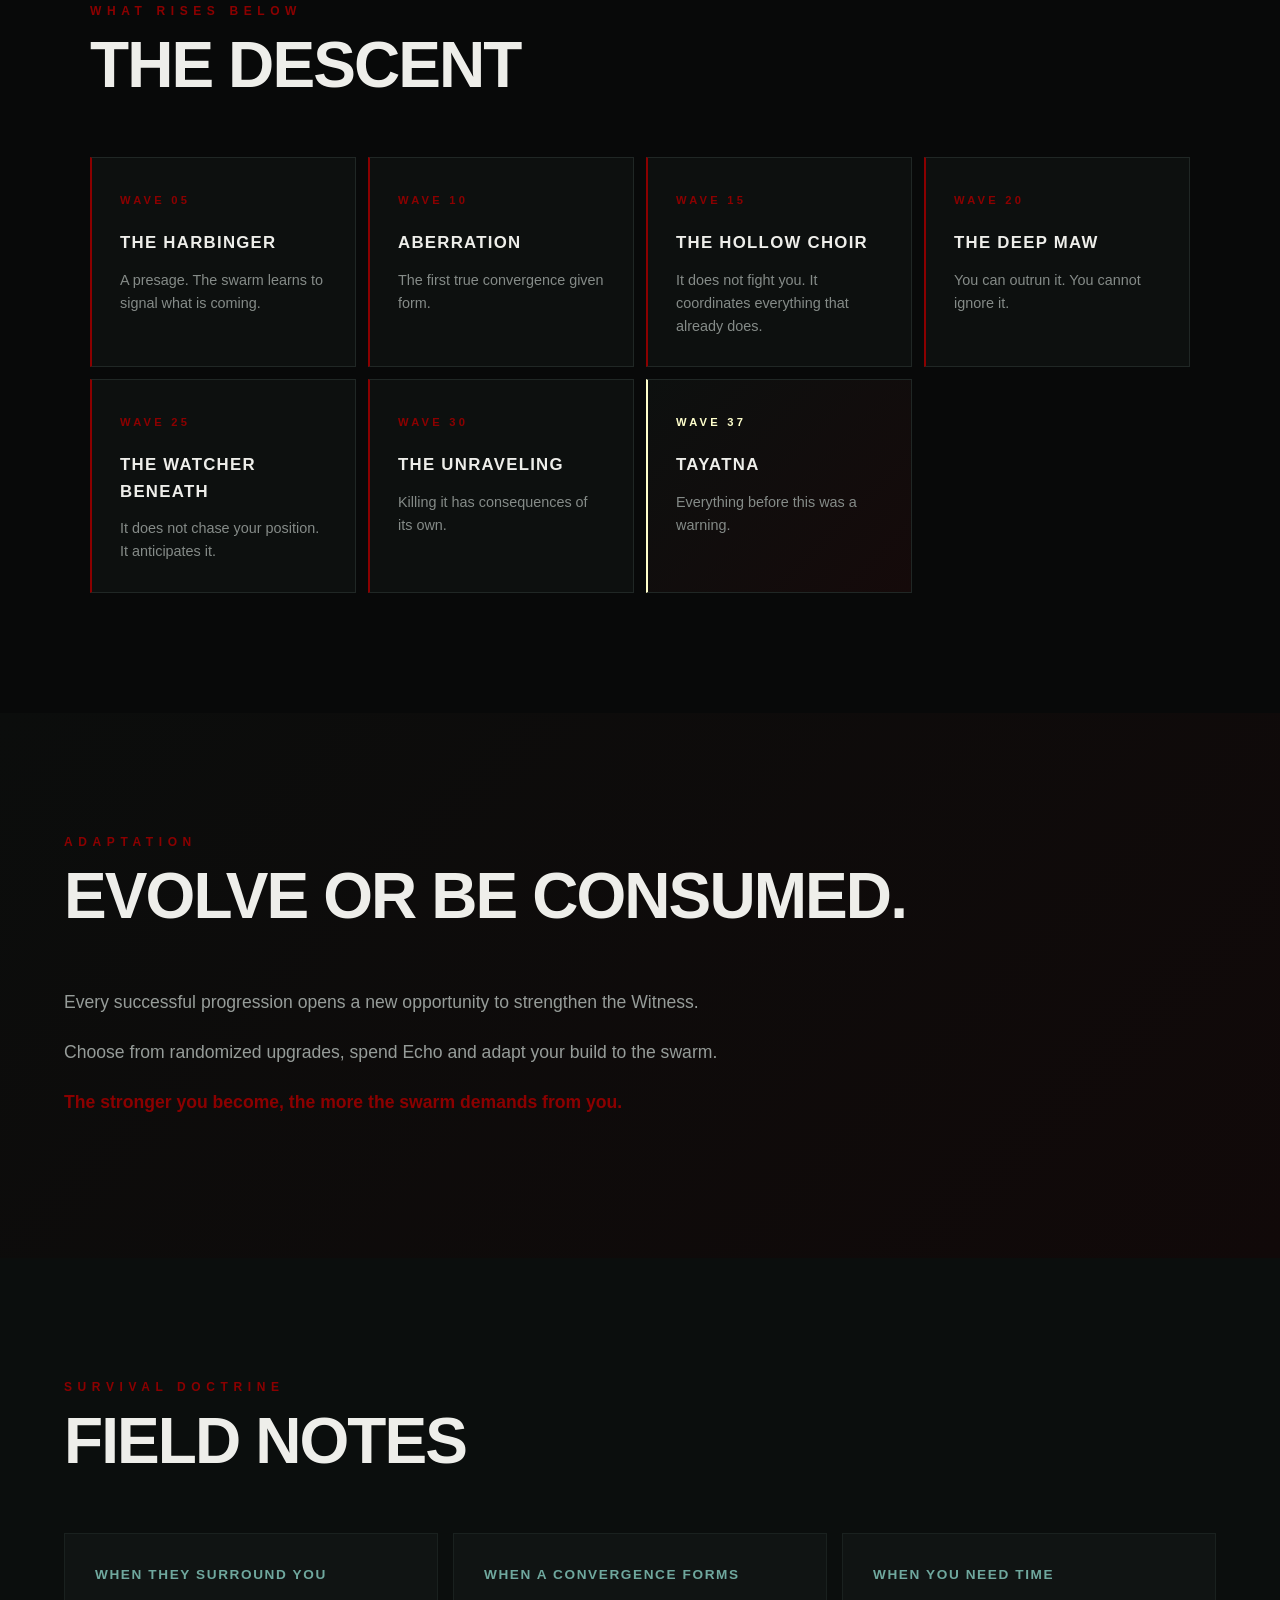
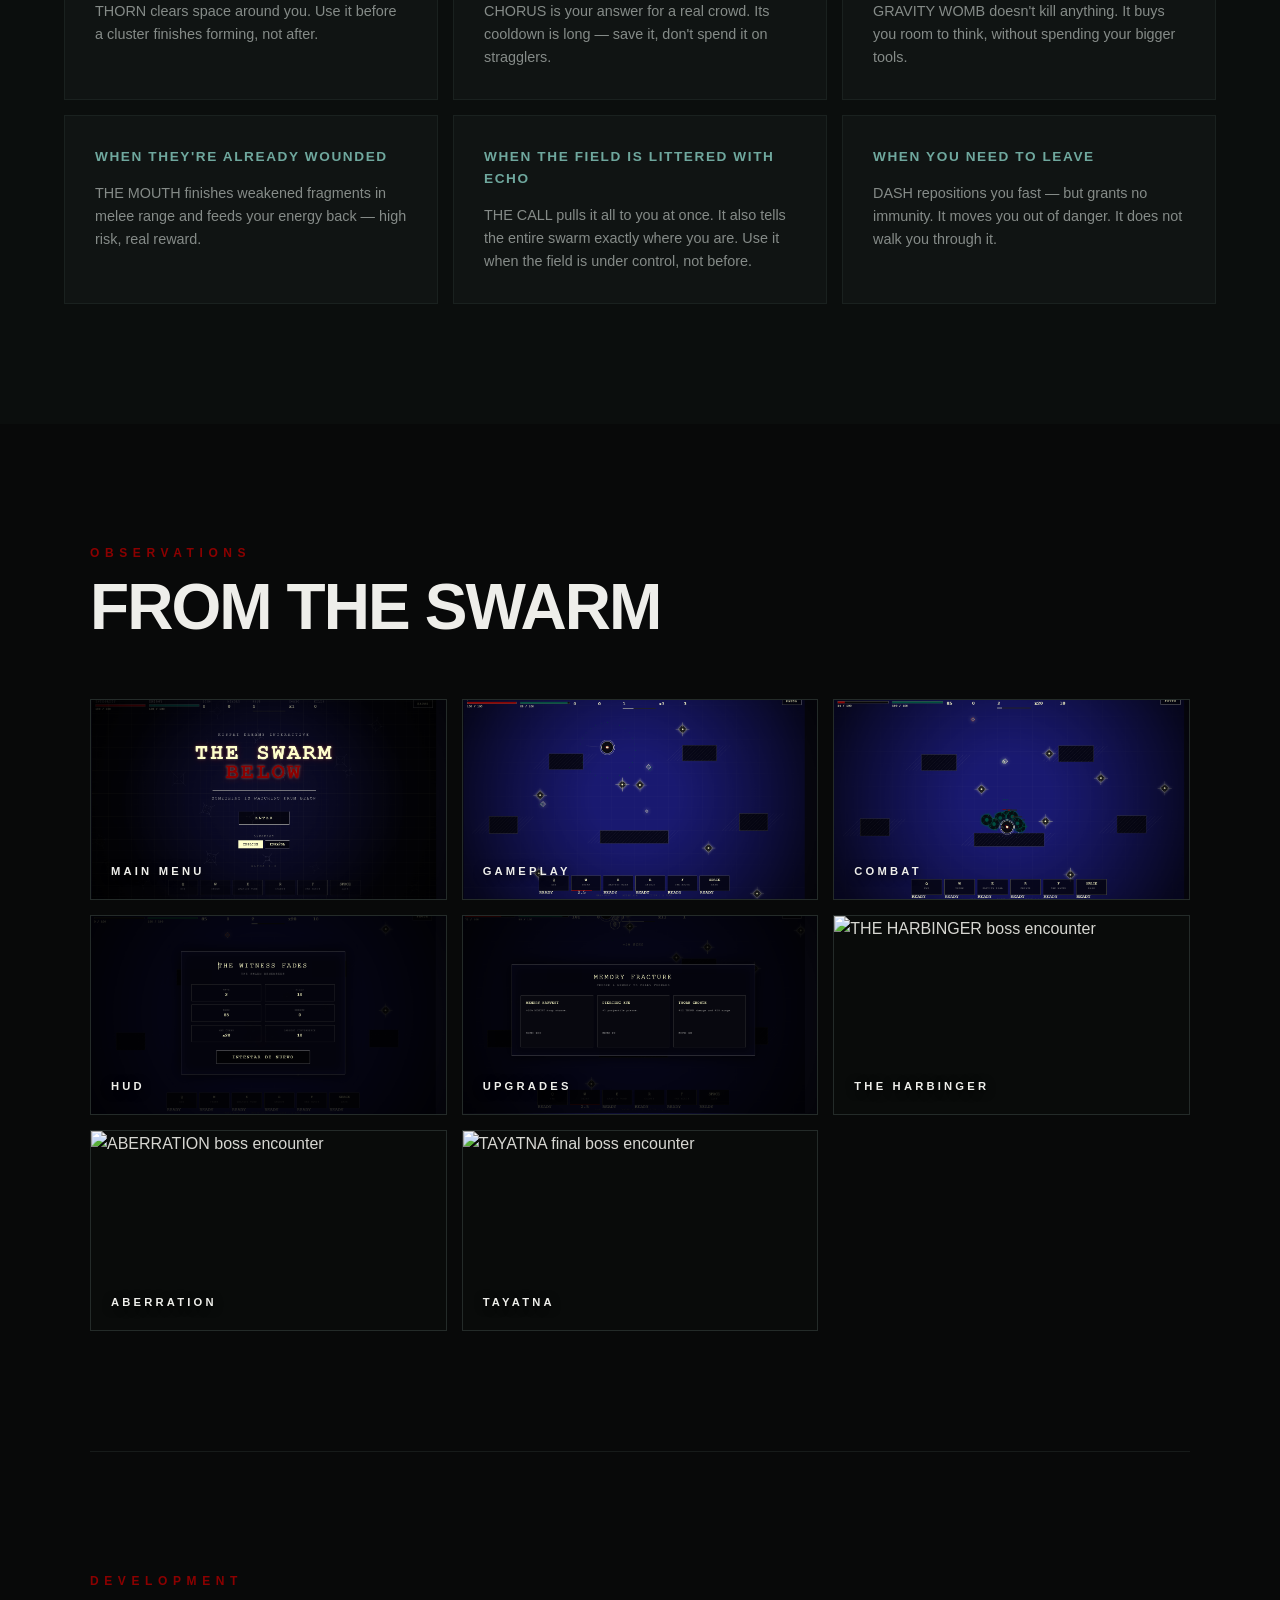
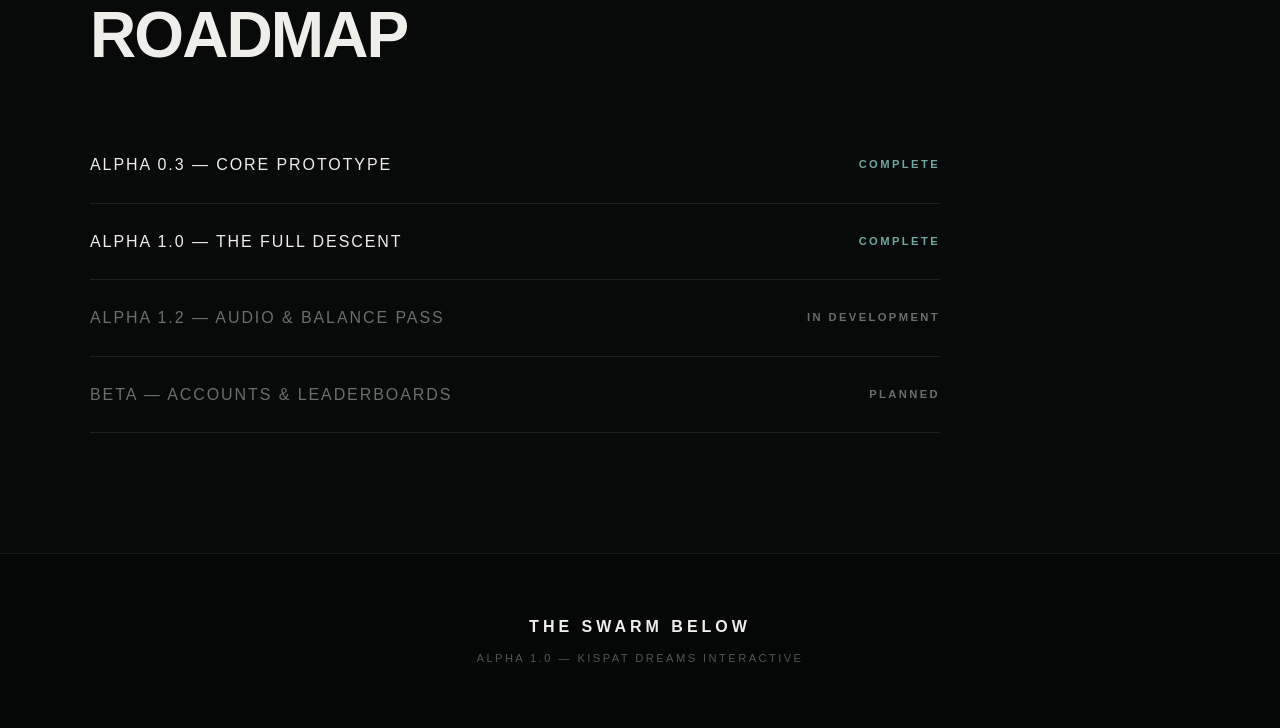
==== commit 87bae2c2: "Prepare Alpha 1.2 from tested Alpha 1.0 state" ====
--- a/docs/index.html
+++ b/docs/index.html
@@ -10,7 +10,7 @@
         content="width=device-width, initial-scale=1.0"
     >
 
-    <title>THE SWARM BELOW — Alpha 0.5</title>
+    <title>THE SWARM BELOW — Alpha 1.0</title>
 
     <link
         rel="stylesheet"
@@ -41,12 +41,14 @@
             </h1>
 
             <p class="version">
-                ALPHA 0.5
+                ALPHA 1.0
             </p>
 
             <p class="heroDescription">
-                A dark atmospheric survival-action game
-                where survival means facing the swarm below.
+                A dark atmospheric survival-action game.
+                Descend through thirty-seven waves. Seven
+                ancient things rise to meet you along the way.
+                Only one is the end.
             </p>
 
             <div class="heroButtons">
@@ -239,12 +241,17 @@
             </div>
 
             <div class="control">
+                <strong>CLICK</strong>
+                <span>EYE</span>
+            </div>
+
+            <div class="control">
                 <strong>Q</strong>
-                <span>EYE</span>
+                <span>THE CALL</span>
             </div>
 
             <div class="control">
-                <strong>W</strong>
+                <strong>C</strong>
                 <span>THORN</span>
             </div>
 
@@ -264,6 +271,11 @@
             </div>
 
             <div class="control">
+                <strong>SPACE</strong>
+                <span>DASH</span>
+            </div>
+
+            <div class="control">
                 <strong>ESC</strong>
                 <span>PAUSE</span>
             </div>
@@ -404,16 +416,35 @@
             <article class="ability">
 
                 <span class="abilityKey">
+                    CLICK
+                </span>
+
+                <h3>
+                    THE EYE
+                </h3>
+
+                <p>
+                    Fire a piercing projectile at
+                    approaching fragments.
+                </p>
+
+            </article>
+
+
+            <article class="ability">
+
+                <span class="abilityKey">
                     Q
                 </span>
 
                 <h3>
-                    EYE
-                </h3>
-
-                <p>
-                    Fire piercing projectiles at
-                    approaching fragments.
+                    THE CALL
+                </h3>
+
+                <p>
+                    Pull every scattered resource on the
+                    field toward you at once — and let the
+                    whole swarm know exactly where you are.
                 </p>
 
             </article>
@@ -422,7 +453,7 @@
             <article class="ability">
 
                 <span class="abilityKey">
-                    W
+                    C
                 </span>
 
                 <h3>
@@ -430,8 +461,8 @@
                 </h3>
 
                 <p>
-                    Strike nearby aberrations
-                    with destructive force.
+                    Scatter what surrounds you. Break a
+                    convergence before it finishes forming.
                 </p>
 
             </article>
@@ -480,7 +511,7 @@
                 </span>
 
                 <h3>
-                    MOUTH
+                    THE MOUTH
                 </h3>
 
                 <p>
@@ -488,6 +519,76 @@
                     and feed the swarm's hunger.
                 </p>
 
+            </article>
+
+        </div>
+
+    </section>
+
+
+    <!-- =========================================================
+         THE DESCENT (BOSSES)
+    ========================================================= -->
+
+    <section class="section bosses">
+
+        <div class="sectionHeader">
+
+            <p class="sectionLabel">
+                WHAT RISES BELOW
+            </p>
+
+            <h2>
+                THE DESCENT
+            </h2>
+
+        </div>
+
+        <div class="bossGrid">
+
+            <article class="bossCard">
+                <span class="bossWave">WAVE 05</span>
+                <h3>THE HARBINGER</h3>
+                <p>A presage. The swarm learns to signal
+                what is coming.</p>
+            </article>
+
+            <article class="bossCard">
+                <span class="bossWave">WAVE 10</span>
+                <h3>ABERRATION</h3>
+                <p>The first true convergence given form.</p>
+            </article>
+
+            <article class="bossCard">
+                <span class="bossWave">WAVE 15</span>
+                <h3>THE HOLLOW CHOIR</h3>
+                <p>It does not fight you. It coordinates
+                everything that already does.</p>
+            </article>
+
+            <article class="bossCard">
+                <span class="bossWave">WAVE 20</span>
+                <h3>THE DEEP MAW</h3>
+                <p>You can outrun it. You cannot ignore it.</p>
+            </article>
+
+            <article class="bossCard">
+                <span class="bossWave">WAVE 25</span>
+                <h3>THE WATCHER BENEATH</h3>
+                <p>It does not chase your position.
+                It anticipates it.</p>
+            </article>
+
+            <article class="bossCard">
+                <span class="bossWave">WAVE 30</span>
+                <h3>THE UNRAVELING</h3>
+                <p>Killing it has consequences of its own.</p>
+            </article>
+
+            <article class="bossCard bossFinal">
+                <span class="bossWave">WAVE 37</span>
+                <h3>TAYATNA</h3>
+                <p>Everything before this was a warning.</p>
             </article>
 
         </div>
@@ -529,6 +630,73 @@
                 The stronger you become, the more the
                 swarm demands from you.
             </p>
+
+        </div>
+
+    </section>
+
+
+    <!-- =========================================================
+         FIELD NOTES
+    ========================================================= -->
+
+    <section class="section fieldNotes">
+
+        <div class="sectionHeader">
+
+            <p class="sectionLabel">
+                SURVIVAL DOCTRINE
+            </p>
+
+            <h2>
+                FIELD NOTES
+            </h2>
+
+        </div>
+
+        <div class="noteGrid">
+
+            <article class="note">
+                <h3>WHEN THEY SURROUND YOU</h3>
+                <p>THORN clears space around you. Use it
+                before a cluster finishes forming, not after.</p>
+            </article>
+
+            <article class="note">
+                <h3>WHEN A CONVERGENCE FORMS</h3>
+                <p>CHORUS is your answer for a real crowd.
+                Its cooldown is long — save it, don't spend
+                it on stragglers.</p>
+            </article>
+
+            <article class="note">
+                <h3>WHEN YOU NEED TIME</h3>
+                <p>GRAVITY WOMB doesn't kill anything. It buys
+                you room to think, without spending your
+                bigger tools.</p>
+            </article>
+
+            <article class="note">
+                <h3>WHEN THEY'RE ALREADY WOUNDED</h3>
+                <p>THE MOUTH finishes weakened fragments in
+                melee range and feeds your energy back —
+                high risk, real reward.</p>
+            </article>
+
+            <article class="note">
+                <h3>WHEN THE FIELD IS LITTERED WITH ECHO</h3>
+                <p>THE CALL pulls it all to you at once. It
+                also tells the entire swarm exactly where
+                you are. Use it when the field is under
+                control, not before.</p>
+            </article>
+
+            <article class="note">
+                <h3>WHEN YOU NEED TO LEAVE</h3>
+                <p>DASH repositions you fast — but grants no
+                immunity. It moves you out of danger. It does
+                not walk you through it.</p>
+            </article>
 
         </div>
 
@@ -624,6 +792,48 @@
 
     </div>
 
+
+    <div class="screenshot">
+
+        <img
+            src="images/boss-harbinger.png"
+            alt="THE HARBINGER boss encounter"
+        >
+
+        <span>
+            THE HARBINGER
+        </span>
+
+    </div>
+
+
+    <div class="screenshot">
+
+        <img
+            src="images/boss-aberration.png"
+            alt="ABERRATION boss encounter"
+        >
+
+        <span>
+            ABERRATION
+        </span>
+
+    </div>
+
+
+    <div class="screenshot">
+
+        <img
+            src="images/boss-tayatna.png"
+            alt="TAYATNA final boss encounter"
+        >
+
+        <span>
+            TAYATNA
+        </span>
+
+    </div>
+
 </div>
 
     </section>
@@ -650,22 +860,22 @@
         <div class="roadmapList">
 
             <div class="roadmapItem complete">
-                <span>ALPHA 0.3</span>
-                <strong>PLAYABLE</strong>
+                <span>ALPHA 0.3 — CORE PROTOTYPE</span>
+                <strong>COMPLETE</strong>
+            </div>
+
+            <div class="roadmapItem complete">
+                <span>ALPHA 1.0 — THE FULL DESCENT</span>
+                <strong>COMPLETE</strong>
             </div>
 
             <div class="roadmapItem">
-                <span>ALPHA 0.4</span>
+                <span>ALPHA 1.2 — AUDIO &amp; BALANCE PASS</span>
                 <strong>IN DEVELOPMENT</strong>
             </div>
 
             <div class="roadmapItem">
-                <span>ALPHA 0.5</span>
-                <strong>PLANNED</strong>
-            </div>
-
-            <div class="roadmapItem">
-                <span>BETA</span>
+                <span>BETA — ACCOUNTS &amp; LEADERBOARDS</span>
                 <strong>PLANNED</strong>
             </div>
 
@@ -685,7 +895,7 @@
         </p>
 
         <span>
-            ALPHA 0.5 — KISPAT DREAMS INTERACTIVE
+            ALPHA 1.0 — KISPAT DREAMS INTERACTIVE
         </span>
 
     </footer>
@@ -693,4 +903,4 @@
 
 </body>
 
-</html>
+</html>
--- a/docs/landing.css
+++ b/docs/landing.css
@@ -696,6 +696,140 @@
 }
 
 /* =========================================================
+   THE DESCENT (BOSSES)
+========================================================= */
+
+.bosses {
+    border-top: 1px solid #171b1a;
+}
+
+.bossGrid {
+    display: grid;
+
+    grid-template-columns:
+        repeat(4, minmax(0, 1fr));
+
+    gap: 12px;
+
+    width: 100%;
+    min-width: 0;
+}
+
+.bossCard {
+    min-width: 0;
+    min-height: 170px;
+
+    padding: 28px;
+
+    background: #0d100f;
+    border: 1px solid #202725;
+    border-left: 2px solid #8b0000;
+
+    transition:
+        transform 0.2s ease,
+        border-color 0.2s ease;
+}
+
+.bossCard:hover {
+    transform: translateY(-4px);
+    border-left-color: #a00000;
+}
+
+.bossWave {
+    color: #8b0000;
+    font-size: 0.7rem;
+    letter-spacing: 0.2rem;
+    font-weight: bold;
+}
+
+.bossCard h3 {
+    margin-top: 18px;
+
+    color: #eeeeea;
+    font-size: 1.05rem;
+    letter-spacing: 0.08rem;
+
+    overflow-wrap: break-word;
+}
+
+.bossCard p {
+    margin-top: 12px;
+
+    color: #858b88;
+    font-size: 0.9rem;
+
+    overflow-wrap: break-word;
+}
+
+.bossCard.bossFinal {
+    border-left-color: #ffffcc;
+    background:
+        linear-gradient(
+            135deg,
+            #0d100f,
+            #150a0a
+        );
+}
+
+.bossCard.bossFinal .bossWave {
+    color: #ffffcc;
+}
+
+/* =========================================================
+   FIELD NOTES
+========================================================= */
+
+.fieldNotes {
+    width: 100%;
+    max-width: none;
+    min-width: 0;
+
+    padding-left: 5%;
+    padding-right: 5%;
+
+    background: #0b0e0d;
+}
+
+.noteGrid {
+    display: grid;
+
+    grid-template-columns:
+        repeat(3, minmax(0, 1fr));
+
+    gap: 15px;
+
+    width: 100%;
+    min-width: 0;
+}
+
+.note {
+    min-width: 0;
+    min-height: 150px;
+
+    padding: 30px;
+
+    background: #101413;
+    border: 1px solid #1a211f;
+}
+
+.note h3 {
+    color: #6fa89e;
+    font-size: 0.85rem;
+    letter-spacing: 0.1rem;
+
+    overflow-wrap: break-word;
+}
+
+.note p {
+    margin-top: 14px;
+
+    color: #858b88;
+    font-size: 0.9rem;
+
+    overflow-wrap: break-word;
+}
+
+/* =========================================================
    RESPONSIVE
 ========================================================= */
 
@@ -720,6 +854,16 @@
             repeat(2, minmax(0, 1fr));
     }
 
+    .bossGrid {
+        grid-template-columns:
+            repeat(2, minmax(0, 1fr));
+    }
+
+    .noteGrid {
+        grid-template-columns:
+            repeat(2, minmax(0, 1fr));
+    }
+
     .controlGrid {
         grid-template-columns:
             repeat(3, minmax(0, 1fr));
@@ -769,7 +913,9 @@
     .systemGrid,
     .abilityGrid,
     .controlGrid,
-    .screenshotGrid {
+    .screenshotGrid,
+    .bossGrid,
+    .noteGrid {
         grid-template-columns: 1fr;
     }
 
